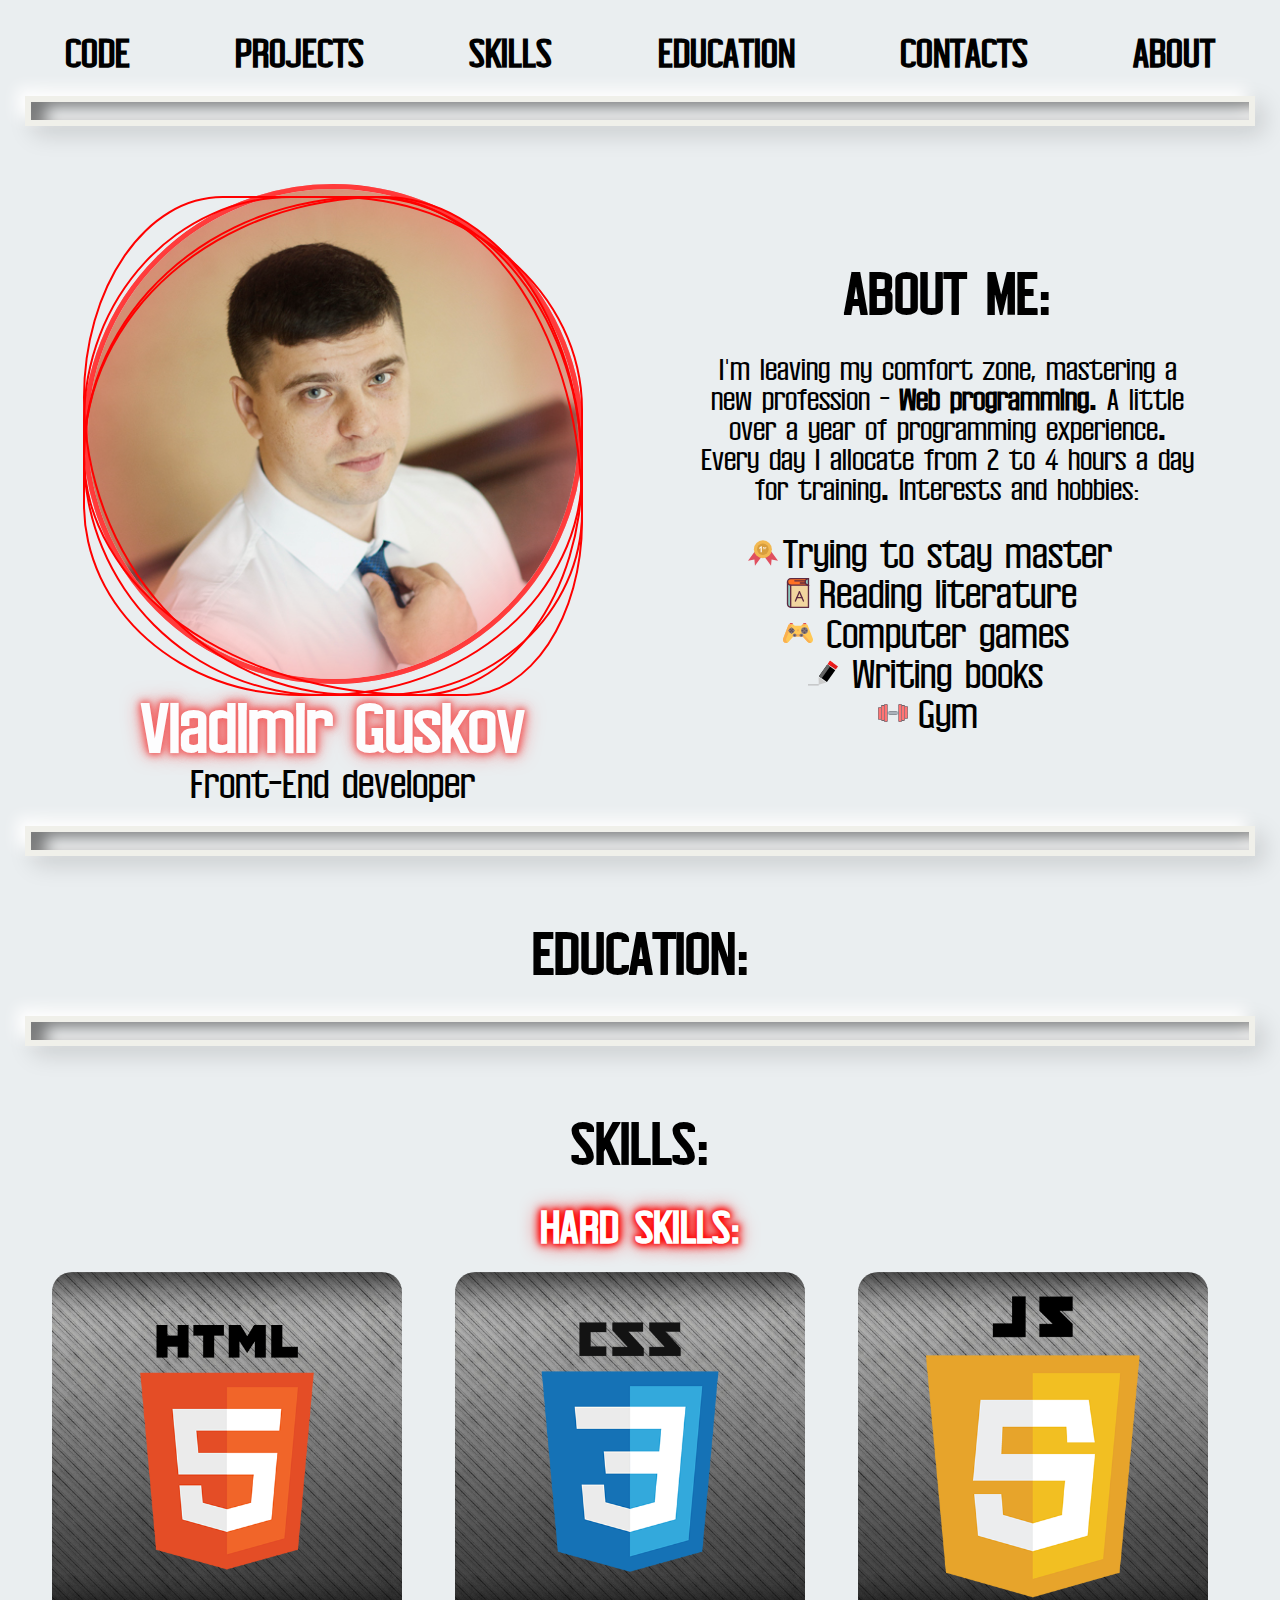
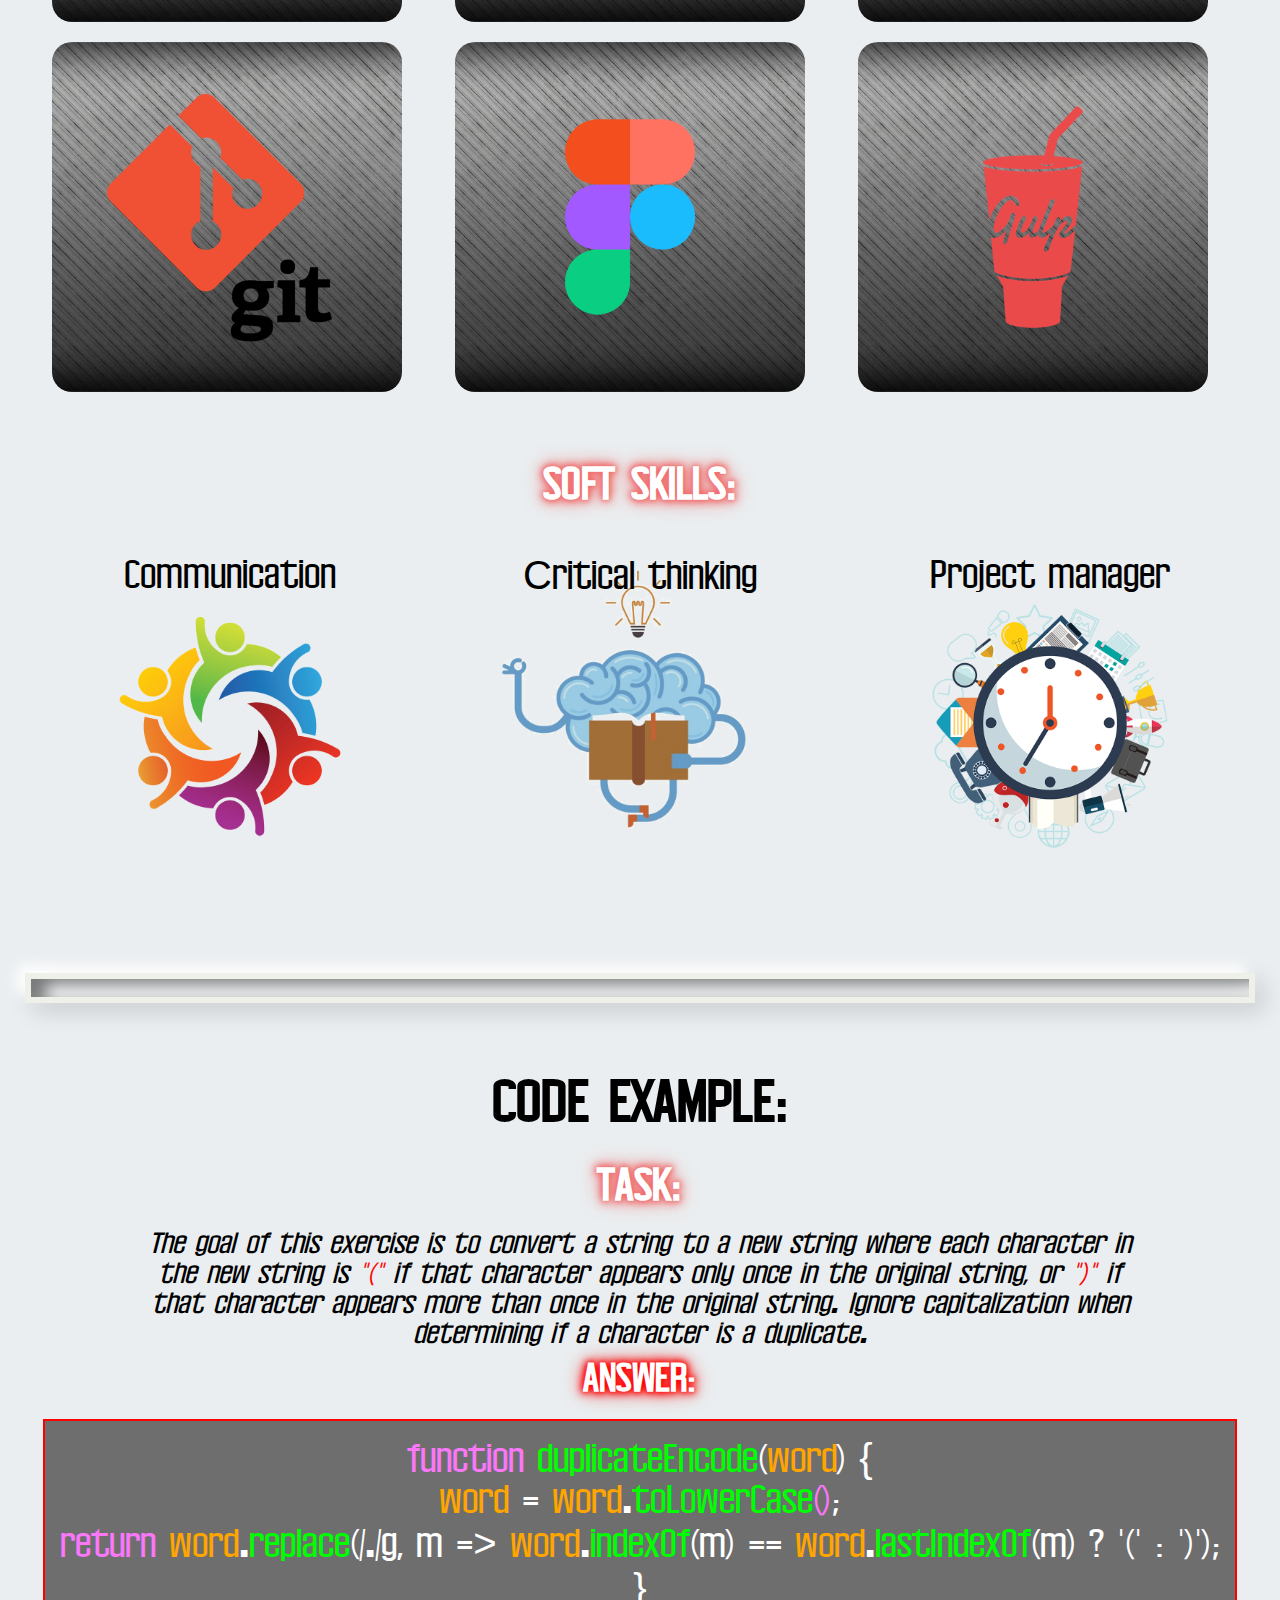
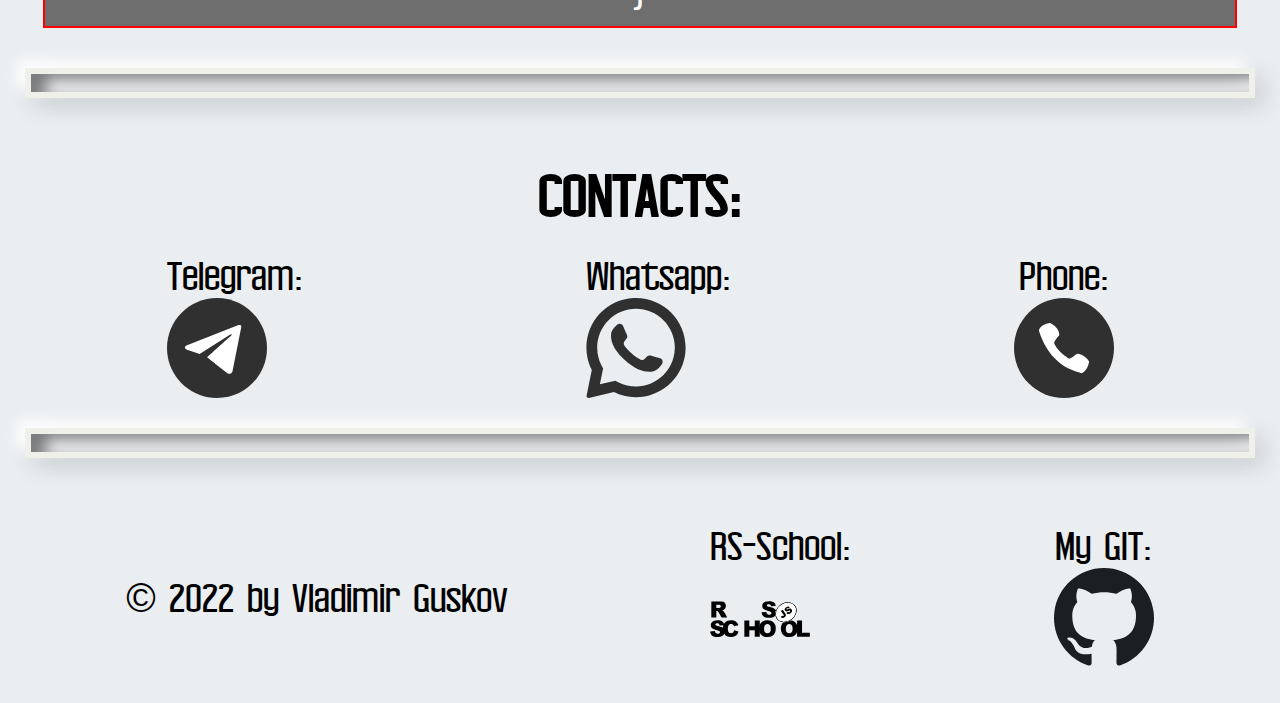
==== index.html @ 1957e03a "feat: added block code example" ====
<!DOCTYPE html>
<html lang="en">
  <head>
    <meta charset="UTF-8" />
    <meta http-equiv="X-UA-Compatible" content="IE=edge" />
    <meta name="viewport" content="width=device-width, initial-scale=1.0" />
    <link rel="stylesheet" href="style/style.css" />
    <link rel="icon" href="assets/img/favicon.ico" />
    <title>CV</title>
  </head>
  <body>
    <header class="header">
      <div class="container header__container">
        <nav class="nav header__nav">
          <ul class="header__nav-list nav-list">
            <li class="nav-list__item">
              <a href="#code" class="nav-link" data-text="Code">Code</a>
            </li>
            <li class="nav-list__item">
              <a href="#projects" class="nav-link" data-text="Projects">Projects</a>
            </li>
            <li class="nav-list__item">
              <a href="#skills" class="nav-link" data-text="Skills">Skills</a>
            </li>
            <li class="nav-list__item">
              <a href="#education" class="nav-link" data-text="Education">Education</a>
            </li>
            <li class="nav-list__item">
              <a href="#contacts" class="nav-link" data-text="Contacts">Contacts</a>
            </li>
            <li class="nav-list__item">
              <a href="#about" class="nav-link" data-text="About">About</a>
            </li>
          </ul>
        </nav>
        <div class="line">
          <span></span>
        </div>
      </div>
    </header>
    <main class="main">
      <section id="about" class="section__main">
        <div class="container">
          <div class="main__container">
            <div class="main__container-left letf-container">
              <div class="loader">
                <span></span>
                <span></span>
                <span></span>
                <span></span>
                <div class="left-container__img">
                  <img
                    class="letf-container__container-logo"
                    src="./assets/img/avatar.jpg"
                    alt="ЛогоАватар"
                  />
                </div>
              </div>
              <h1 class="left-container__title"><strong>Vladimir Guskov</strong></h1>
              <p>Front-End developer</p>
            </div>
            <div class="main__container-right right-contaiter">
              <h2 class="right-contaiter__title">About me:</h2>
              <div id="#about" class="right-contaiter__about">
                I'm leaving my comfort zone, mastering a new profession -
                <strong>Web programming</strong>. A little over a year of programming experience.
                Every day I allocate from 2 to 4 hours a day for training. Interests and hobbies:
              </div>
              <ul class="list-about">
                <li class="list-about__item master">Trying to stay master</li>
                <li class="list-about__item literature">Reading literature</li>
                <li class="list-about__item games">Computer games</li>
                <li class="list-about__item books">Writing books</li>
                <li class="list-about__item gym">Gym</li>
              </ul>
            </div>
          </div>
          <div class="line">
            <span></span>
          </div>
        </div>
      </section>

      <section id="education" class="education">
        <div class="container">
          <div>
            <h2 class="contacts__title">EDUCATION:</h2>
          </div>
          <div class="education__container"></div>
          <div class="line">
            <span></span>
          </div>
        </div>
      </section>

      <section id="skills" class="skills">
        <div class="container skills__container">
          <div class="skills__container-info">
            <h2 class="skills__title">SKILLS:</h2>
            <div class="skills__box">
              <div class="skills__container-left hard-skills">
                <h3 class="hard-skills__title hard">HARD SKILLS:</h3>
                <ul class="hard__list">
                  <li class="hard__list-item html"><div class="card"></div></li>
                  <li class="hard__list-item css"><div class="card"></div></li>
                  <li class="hard__list-item javascript"><div class="card"></div></li>
                  <li class="hard__list-item github"><div class="card"></div></li>
                  <li class="hard__list-item figma"><div class="card"></div></li>
                  <li class="hard__list-item gulp"><div class="card"></div></li>
                </ul>
              </div>
              <div class="skills__container-left soft-skills">
                <h3 class="soft-skills__title soft">SOFT SKILLS:</h3>
                <ul class="hard__list">
                  <li class="soft__list-item communication">
                    Communication
                    <div class="card"></div>
                  </li>
                  <li class="soft__list-item critical">
                    Сritical thinking
                    <div class="card"></div>
                  </li>
                  <li class="soft__list-item manager">
                    Project manager
                    <div class="card"></div>
                  </li>
                </ul>
              </div>
            </div>
          </div>
          <div class="line">
            <span></span>
          </div>
        </div>
      </section>

      <section class="code">
        <div class="container">
          <div class="code__container">
            <div>
              <h2 class="code__title">CODE EXAMPLE:</h2>
            </div>
            <div class="code__examles">
              <div class="code__example-one example-one">
                <h3 class="examles__title">TASK:</h3>
                <p class="example-one__task1">
                  The goal of this exercise is to convert a string to a new string where each
                  character in the new string is <span class="colored">"("</span> if that character
                  appears only once in the original string, or <span class="colored">")"</span> if
                  that character appears more than once in the original string. Ignore
                  capitalization when determining if a character is a duplicate.
                </p>
                <h3 class="examles__answer">ANSWER:</h3>
                <p class="result">
                  <span class="purple">function</span>
                  <span class="green">duplicateEncode</span>(<span class="orange">word</span>) {<br />
                  <span class="orange">word</span> = <span class="orange">word</span>.<span
                    class="green"
                    >toLowerCase</span
                  ><span class="purple">()</span>;<br />
                  <span class="purple">return</span> <span class="orange">word</span>.<span
                    class="green"
                    >replace</span
                  >(/./g, m => <span class="orange">word</span>.<span class="green">indexOf</span
                  >(m) == <span class="orange">word</span>.<span class="green">lastIndexOf</span>(m)
                  ? '(' : ')');<br />
                  }
                </p>
              </div>
            </div>
          </div>

          <div class="line">
            <span></span>
          </div>
        </div>
      </section>

      <section id="contacts" class="contacts">
        <div class="container">
          <div>
            <h2 class="contacts__title">Contacts:</h2>
          </div>
          <div>
            <ul class="contacts__list list-contacts">
              <li class="list-contacts__item">
                Telegram:
                <a href="https://t.me/Raz3r444uk" class="list-contacts__link telegram"></a>
              </li>
              <li class="list-contacts__item">
                Whatsapp:
                <a href="https://wa.me/+79277968618" class="list-contacts__link watsup"></a>
              </li>
              <li class="list-contacts__item">
                Phone:
                <a href="tel:+79277968618" class="list-contacts__link phone"></a>
              </li>
            </ul>
          </div>
          <div class="line">
            <span></span>
          </div>
        </div>
      </section>
    </main>
    <footer class="footer">
      <div class="container">
        <div class="foter__container">
          <ul class="footer__container-list footer__list">
            <li class="footer__list-item">© 2022 by Vladimir Guskov</li>
            <li class="footer__list-item">
              RS-School:
              <a href="https://github.com/rolling-scopes-school/" class="footer__list-link rs"></a>
            </li>
            <li class="footer__list-item">
              My GIT:
              <a href="https://github.com/Raz3r444uk" class="footer__list-link git"></a>
            </li>
          </ul>
        </div>
      </div>
    </footer>
  </body>
</html>
---- style/style.css ----
@charset "UTF-8";

html {
  scroll-behavior: smooth;
}

/* Указываем box sizing */

*,
*::before,
*::after {
  -webkit-box-sizing: border-box;
  box-sizing: border-box;
}

/* Убираем внутренние отступы */

ul[class],
ol[class] {
  padding: 0;
}

/* Убираем внешние отступы */

body,
h1,
h2,
h3,
h4,
p,
ul,
li,
figure,
figcaption,
blockquote,
dl,
dd {
  margin: 0;
}

a {
  color: inherit;
  text-decoration: none;
}

/* Выставляем основные настройки по-умолчанию для body */

body {
  min-height: 100vh;
  scroll-behavior: smooth;
  text-rendering: optimizeSpeed;
  font-family: "carolin", sans-serif;
  font-weight: normal;
  font-size: 40px;
}

/* Удаляем стандартную стилизацию для всех ul и il, у которых есть атрибут class*/

ul[class],
ol[class] {
  list-style: none;
}

/* Элементы a, у которых нет класса, сбрасываем до дефолтных стилей */

a:not([class]) {
  -webkit-text-decoration-skip: ink;
  text-decoration-skip-ink: auto;
}

/* Упрощаем работу с изображениями */

img {
  max-width: 100%;
  display: block;
}

/* Наследуем шрифты для инпутов и кнопок */

input,
button,
textarea,
select {
  font: "inherit";
}

@font-face {
  font-family: "carolin";
  src: url("../assets/fonts/carolin-light-webfont.woff2") format("woff2"),
    url("../assets/fonts/carolin-light-webfont.woff") format("woff");
  font-weight: 300;
  font-style: normal;
}

@font-face {
  font-family: "carolin";
  src: url("../assets/fonts/carolin-regular-webfont.woff2") format("woff2"),
    url("../assets/fonts/carolin-regular-webfont.woff") format("woff");
  font-weight: 400;
  font-style: normal;
}

@font-face {
  font-family: "carolin";
  src: url("../assets/fonts/carolin-thin-webfont.woff2") format("woff2"),
    url("../assets/fonts/carolin-thin-webfont.woff") format("woff");
  font-weight: 100;
  font-style: normal;
}

.container {
  max-width: 1440px;
  margin: 0 auto;
  padding: 0px 25px;
}

body {
  background: #eaeef0;
}

/* ------- HEADER ------- */
.header {
  padding: 35px 0px;
}

.nav-list {
  display: flex;
  justify-content: space-around;
  flex-wrap: wrap;
  align-items: center;
  margin-bottom: 20px;
  position: relative;
}

.nav-list__item {
  border-bottom: 1px solid transparent;
  transition: color 0.5s ease-in-out, border 0.5s ease-in-out;
}

.nav-link {
  position: relative;
  display: block;
  text-transform: uppercase;
  font-weight: 700;
  transition: 0.5s;
  transition-delay: 0.5s;
}

.nav-link:hover {
  color: rgba(68, 68, 68, 0.7);
  transform: translateY(-20px);
}

.nav-link::before {
  content: attr(data-text);
  position: absolute;
  bottom: -10px;
  pointer-events: none;
  z-index: 1;
  font-size: 0.35em;
  color: red;
  font-weight: 500;
  letter-spacing: 100px;
  opacity: 0;
  transition: 0.5s;
  text-shadow: 0 0 10px red, 0 0 30px red, 0 0 80px red;
}

.nav-link:hover::before {
  letter-spacing: 6px;
  opacity: 1;
  transition-delay: 0.25s;
}

.nav-list__item:not(:last-child) {
  margin-right: 25px;
}

.line {
  position: relative;
  width: 100%;
  height: 30px;
  background: #eaeef0;
  border: 6px solid #f0f0ea;
  box-shadow: -8px -8px 15px rgba(255, 255, 255, 1), 8px 8px 25px rgba(0, 0, 0, 0.15);
}

.line span::before {
  content: "";
  inset: 0;
  position: absolute;
  box-shadow: inset 15px 5px 15px rgb(0 0 0 / 50%), inset -5px -5px 15px rgb(255, 255, 255, 1);
}

.loader {
  position: relative;
  width: 500px;
  height: 500px;
  display: flex;
  align-items: center;
  justify-content: center;
}

.loader span {
  position: absolute;
  top: 0;
  left: 0;
  width: 100%;
  height: 100%;
  border: 2px solid red;
  pointer-events: none;
  animation: animate 5s linear infinite;
}

.loader span:nth-child(1) {
  border-radius: 50% 50% 48% 52% / 54% 76% 44% 46%;
}

.loader span:nth-child(2) {
  border-radius: 36% 64% 30% 70% / 52% 55% 45% 77%;
  animation-direction: reverse;
}

.loader span:nth-child(4) {
  border-radius: 60% 40% 52% 48% / 52% 55% 45% 48%;
  animation-direction: reverse;
}

.loader span:nth-child(3) {
  border-radius: 57% 43% 33% 67% / 52% 55% 45% 48%;
  animation-direction: 5s;
}

@keyframes animate {
  0% {
    transform: rotate(0deg);
  }
  100% {
    transform: rotate(360deg);
  }
}

/* ------- Main ------- */
.section__main {
  padding: 35px 0px;
}

.main__container {
  display: flex;
  align-items: center;
  margin-bottom: 20px;
  justify-content: space-around;
}

.letf-container {
  align-items: center;
  text-align: center;
}

.left-container__img {
  height: 500px;
  width: 500px;
  border-radius: 50%;
  box-shadow: inset 0px 0px 100px rgba(255, 127, 127, 0.9);
  margin-bottom: 25px;
}

.letf-container__container-logo {
  background-repeat: no-repeat;
  border-radius: 50%;
  border: 5px solid red;
  height: 500px;
  width: 500px;
  transition: border 0.5s ease-in-outs;
  position: relative;
  z-index: -2;
}

.left-container__title {
  font-size: 70px;
  font-weight: 600;
  color: #fdfdfe;
  text-shadow: 0px 0px 5px #f16a6a, 0px 0px 10px #f16a6a, 0px 0px 10px #f16a6a, 0px 0px 20px #f16a6a;
}

.right-contaiter__title {
  text-transform: uppercase;
  text-align: center;
  margin-bottom: 30px;
}

.right-contaiter {
  display: flex;
  flex-direction: column;
  justify-content: space-between;
  width: 500px;
}

.list-about {
  display: flex;
  flex-direction: column;
  justify-content: center;
  align-items: center;
  position: relative;
}
.list-about__item {
  font-size: 40px;
}

.list-about__item::before {
  content: "";
  position: absolute;
  background-size: cover;
}

.literature::before {
  content: url(../assets/img/Book.svg);
  width: 30px;
  height: 30px;
  left: 17%;
}

.gym::before {
  content: url(../assets/img/gym.svg);
  width: 30px;
  height: 30px;
  left: 36%;
}

.master::before {
  content: url(../assets/img/first.svg);
  width: 30px;
  height: 30px;
  left: 10%;
}

.games::before {
  content: url(../assets/img/game.svg);
  width: 30px;
  height: 30px;
  left: 17%;
}

.books::before {
  content: url(../assets/img/write.svg);
  width: 30px;
  height: 30px;
  left: 22%;
}

.right-contaiter__about {
  margin-bottom: 30px;
  font-size: 30px;
  text-align: center;
}

/* ------- Contacts ------- */
.contacts {
  padding: 35px 0px;
}

.contacts__title {
  align-items: center;
  text-align: center;
  margin-bottom: 30px;
  text-transform: uppercase;
}

.list-contacts {
  display: flex;
  justify-content: space-around;
  align-items: center;
  text-align: center;
  margin-bottom: 30px;
}

.list-contacts__link {
  display: block;
  position: relative;
  background-size: contain;
  width: 100px;
  height: 100px;
  background-position: center;
  transition: background-image 0.5s ease-in-out;
}

.telegram {
  background-image: url(../assets/img/telegram2.svg);
}

.watsup {
  background-image: url(../assets/img/whatsapp2.svg);
}

.phone {
  background-image: url(../assets/img/phone2.svg);
}

.telegram:hover {
  content: "";
  background-image: url(../assets/img/telegram.svg);
}

.watsup:hover {
  content: "";
  background-image: url(../assets/img/whatsapp.svg);
}

.phone:hover {
  content: "";
  background-image: url(../assets/img/phone.svg);
}

/* ------- Education ------- */

.education {
  padding: 35px 0px;
}

.education__сontainer {
  display: flex;
  align-items: center;
  margin-bottom: 20px;
  justify-content: space-around;
}

/* ------- Skills ------- */

.skills {
  padding: 35px 0px;
}

.skills__title {
  margin-bottom: 30px;
}

.skills__box {
  margin-bottom: 30px;
}

.skills__container {
  display: flex;
  flex-direction: column;
}

.skills__container-info {
  align-items: center;
  text-align: center;
}

.hard__list,
.soft__list {
  display: flex;
  align-items: center;
  text-align: center;
  justify-content: space-around;
  flex-wrap: wrap;
}

.hard-skills {
  margin-bottom: 50px;
}

.hard__list-item,
.soft__list-item {
  align-items: center;
  text-align: center;
  padding: 25px;
  background-size: cover;
  background-position: center;
  border-radius: 20px;
  margin-bottom: 20px;
}

.hard__list-item:nth-child(3n) {
  margin-right: 20px;
}

.card {
  width: 300px;
  height: 300px;
}

.html {
  background-image: url(../assets/img/htmllogo.png);
}

.css {
  background-image: url(../assets/img/cssLogo.png);
}

.javascript {
  background-image: url(../assets/img/JsLogo.png);
}

.github {
  background-image: url(../assets/img/gitLogo.png);
}

.figma {
  background-image: url(../assets/img/figmaLogo.png);
}

.gulp {
  background-image: url(../assets/img/gulpLogo.png);
}

.hard {
  margin-bottom: 20px;
  color: white;
  text-shadow: 0px 0px 5px #ff0000, 0px 0px 10px #ff0000, 0px 0px 10px #ff0000, 0px 0px 20px #ff0000;
}

.soft {
  margin-bottom: 20px;
  color: white;
  text-shadow: 0px 0px 5px #f16a6a, 0px 0px 10px #f16a6a, 0px 0px 10px #f16a6a, 0px 0px 20px #f16a6a;
}

.communication {
  background-image: url(../assets/img/commun.png);
}

.critical {
  background-image: url(../assets/img/criticalth.png);
}

.manager {
  background-image: url(../assets/img/manage.png);
}

/* ------- Code ------- */

.code {
  padding: 35px 0px;
}

.code__container {
  display: flex;
  flex-direction: column;
  align-items: center;
  text-align: center;
}

.code__examles {
  margin-bottom: 30px;
}

.examles__title {
  margin-bottom: 20px;
  color: white;
  text-shadow: 0px 0px 5px #f16a6a, 0px 0px 10px #f16a6a, 0px 0px 10px #f16a6a, 0px 0px 20px #f16a6a;
}

.examles__answer {
  font-size: 40px;
  margin-bottom: 20px;
  color: white;
  text-shadow: 0px 0px 5px #ff0000, 0px 0px 10px #ff0000, 0px 0px 10px #ff0000, 0px 0px 20px #ff0000;
}

.result {
  padding: 15px;
  background: #6e6e6e;
  border: 2px solid red;
  margin-bottom: 10px;
  color: white;
}

.code__title {
  margin-bottom: 30px;
}

.colored {
  color: red;
}

.purple {
  color: #fa77fa;
}
.green {
  color: rgb(0, 255, 0);
}
.orange {
  color: orange;
}

.example-one__task1 {
  font-style: italic;
  font-size: 30px;
  width: 1000px;
  margin-bottom: 10px;
}

.example-one {
  display: flex;
  flex-direction: column;
  align-items: center;
  text-align: center;
}

/* ------- Footer ------- */
.footer {
  padding: 35px 0px;
}

.footer__list {
  display: flex;
  align-items: center;
  text-align: center;
  flex-direction: row;
  flex-wrap: wrap;
  justify-content: space-around;
}

.footer__list-link {
  display: block;
  width: 100px;
  height: 100px;
  background-position: center;
  background-repeat: no-repeat;
  background-size: contain;
  transition: background-image 0.5s ease-in-out;
}

.rs {
  background-image: url(../assets/img/rs_school.svg);
}

.git {
  background-image: url(../assets/img/git.svg);
}
.rs:hover {
  background-image: url(../assets/img/rs_school2.svg);
}
.git:hover {
  background-image: url(../assets/img/git2.svg);
}
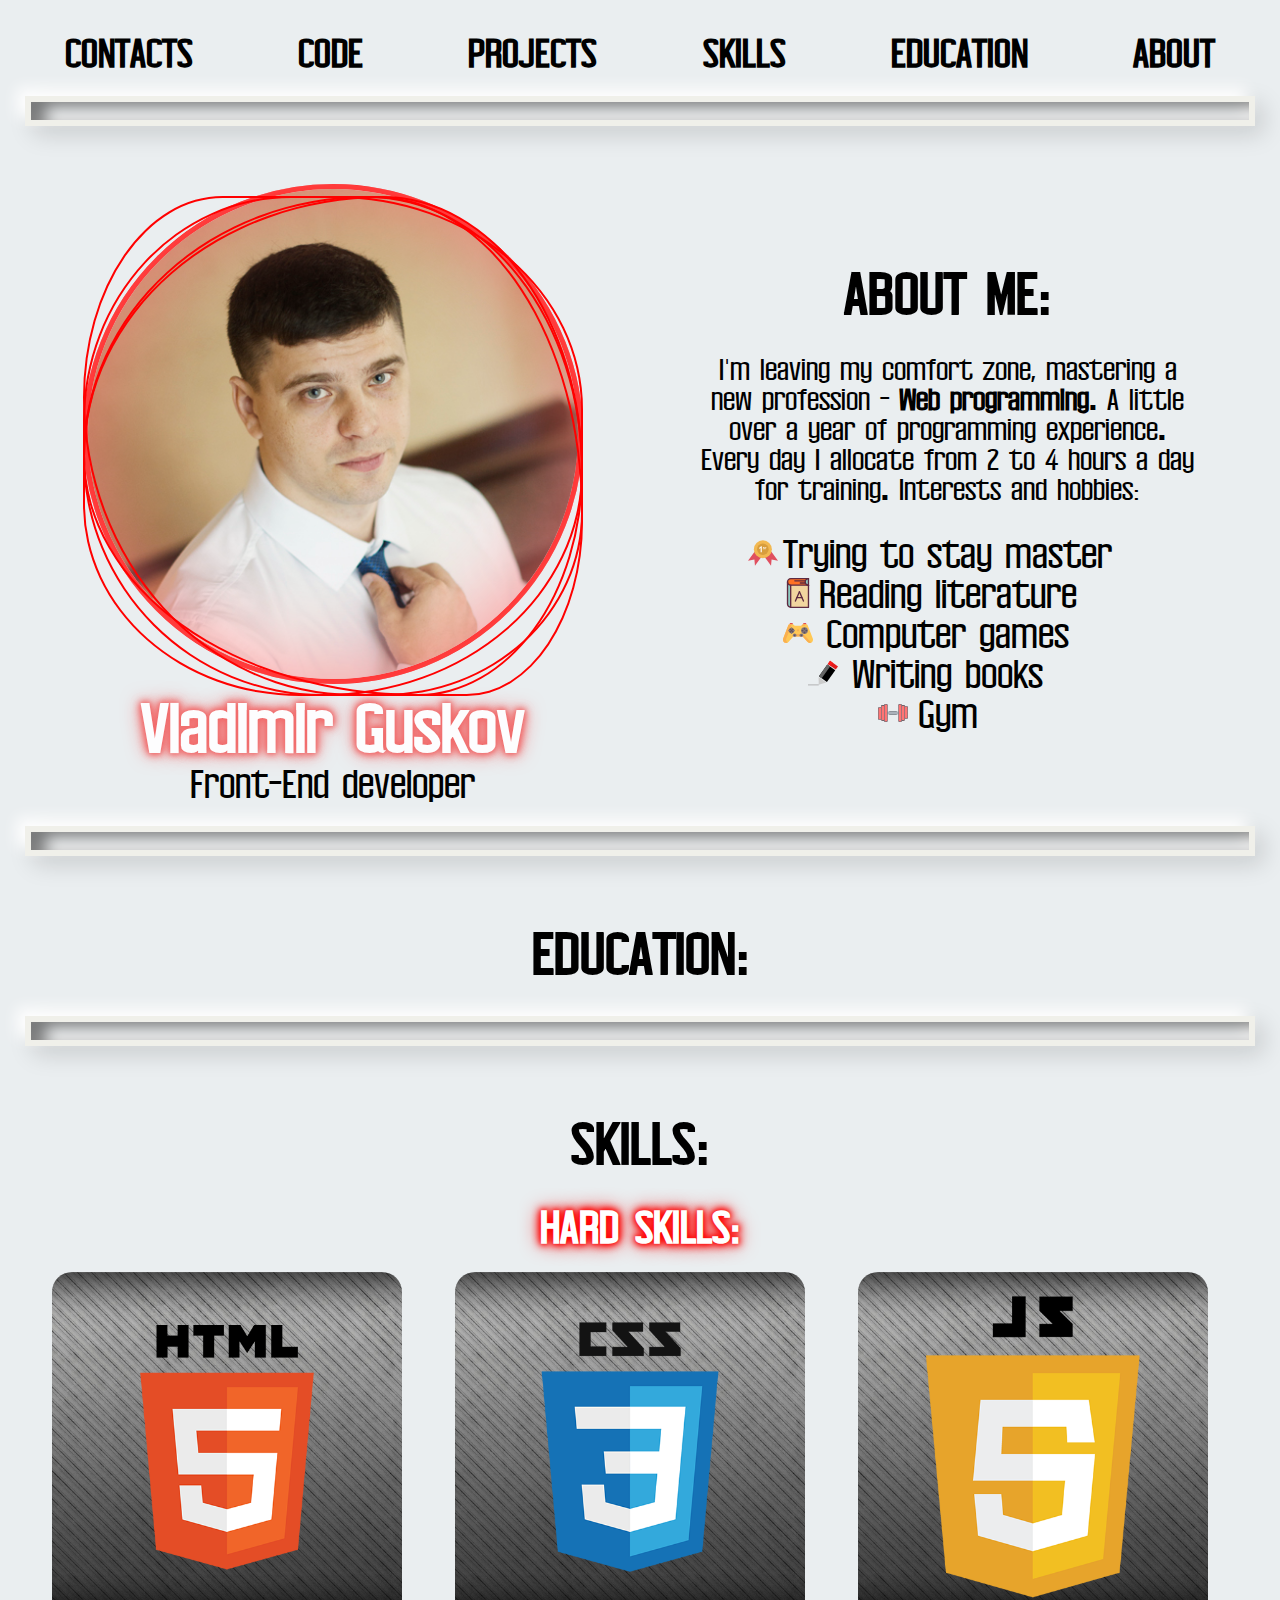
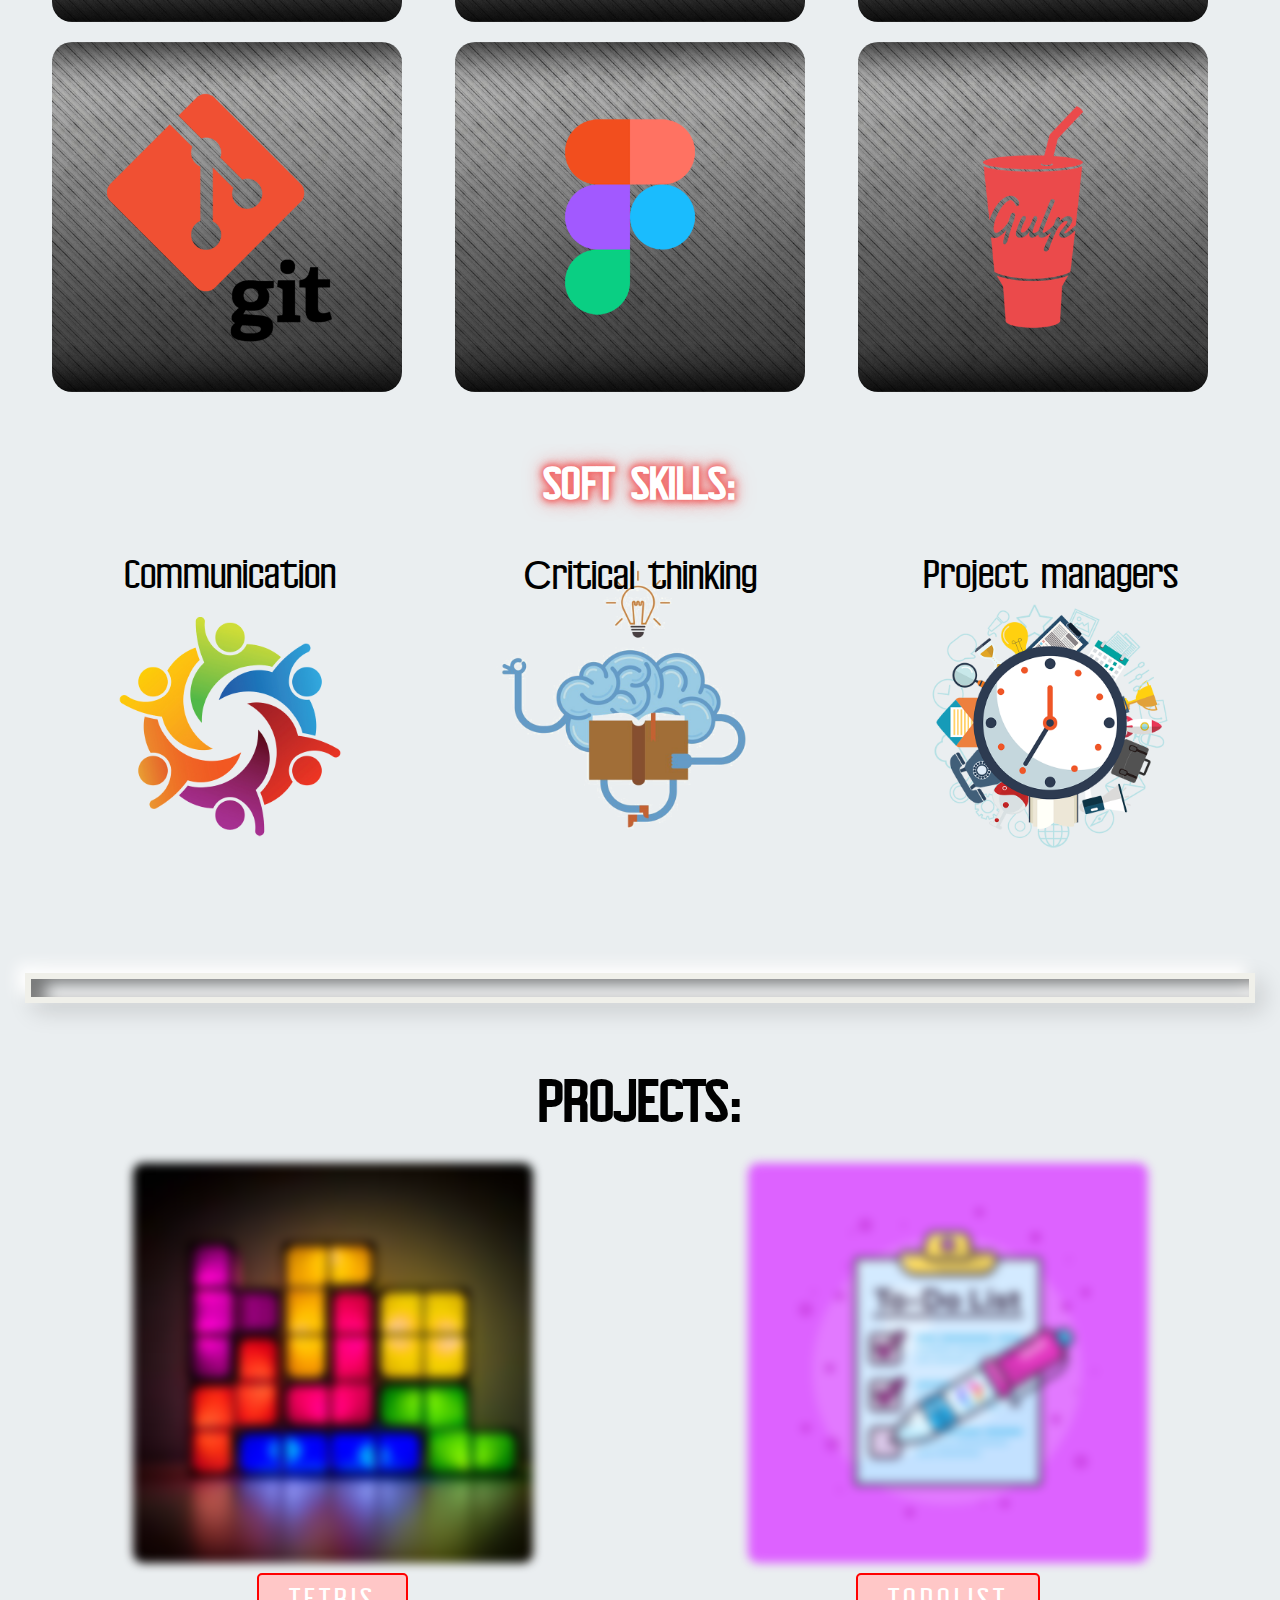
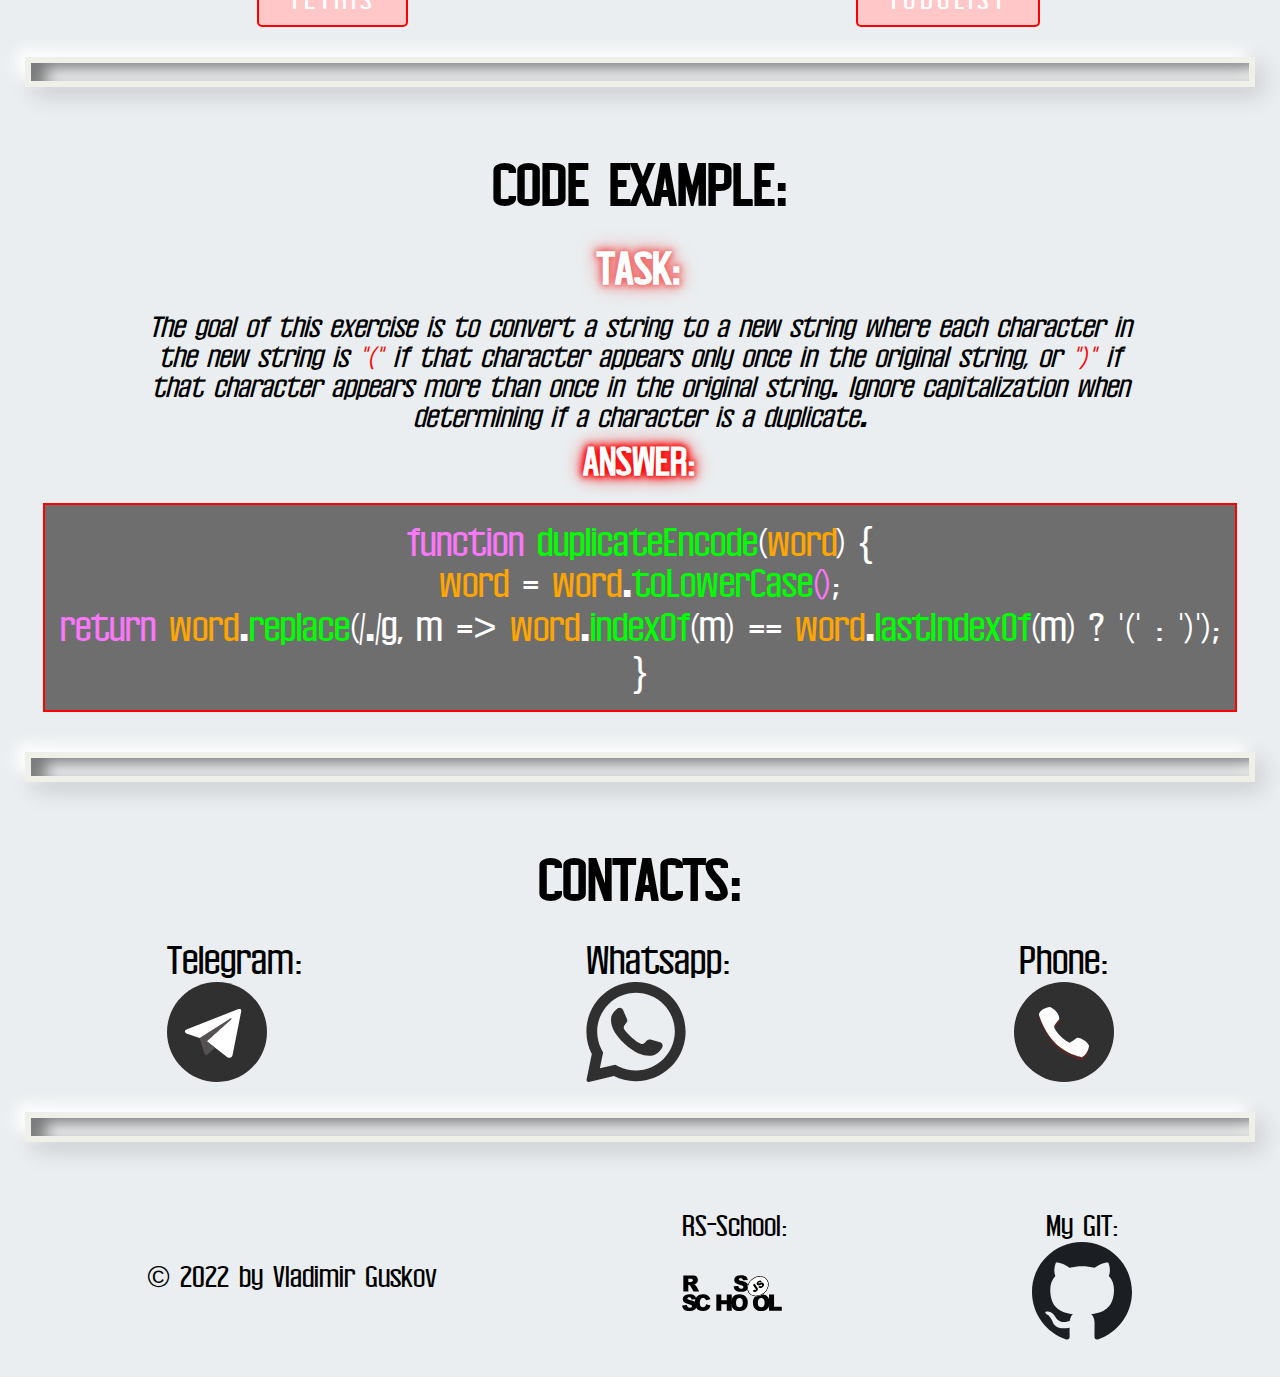
==== commit 55fc99e3: "feat: added new block: projects" ====
--- a/index.html
+++ b/index.html
@@ -6,6 +6,7 @@
     <meta name="viewport" content="width=device-width, initial-scale=1.0" />
     <link rel="stylesheet" href="style/style.css" />
     <link rel="icon" href="assets/img/favicon.ico" />
+    <script src="index.js" defer></script>
     <title>CV</title>
   </head>
   <body>
@@ -14,6 +15,9 @@
         <nav class="nav header__nav">
           <ul class="header__nav-list nav-list">
             <li class="nav-list__item">
+              <a href="#contacts" class="nav-link" data-text="Contacts">Contacts</a>
+            </li>
+            <li class="nav-list__item">
               <a href="#code" class="nav-link" data-text="Code">Code</a>
             </li>
             <li class="nav-list__item">
@@ -24,9 +28,6 @@
             </li>
             <li class="nav-list__item">
               <a href="#education" class="nav-link" data-text="Education">Education</a>
-            </li>
-            <li class="nav-list__item">
-              <a href="#contacts" class="nav-link" data-text="Contacts">Contacts</a>
             </li>
             <li class="nav-list__item">
               <a href="#about" class="nav-link" data-text="About">About</a>
@@ -121,7 +122,7 @@
                     <div class="card"></div>
                   </li>
                   <li class="soft__list-item manager">
-                    Project manager
+                    Project managers
                     <div class="card"></div>
                   </li>
                 </ul>
@@ -134,7 +135,36 @@
         </div>
       </section>
 
-      <section class="code">
+      <section id="projects" class="projects">
+        <div class="container">
+          <div>
+            <h2 class="contacts__title">PROJECTS:</h2>
+          </div>
+          <div class="projects__container">
+            <div class="projects-items">
+              <div class="project-one"></div>
+              <a
+                target="_blank"
+                class="project__link1"
+                href="https://raz3r444uk.github.io/ToDoList/"
+              >
+                <span>TETRIS</span>
+              </a>
+            </div>
+            <div class="projects-items">
+              <div class="project-two"></div>
+              <a target="_blank" class="project__link2" href="https://raz3r444uk.github.io/Tetris/">
+                <span>TODOLIST</span>
+              </a>
+            </div>
+          </div>
+          <div class="line">
+            <span></span>
+          </div>
+        </div>
+      </section>
+
+      <section id="code" class="code">
         <div class="container">
           <div class="code__container">
             <div>
@@ -203,6 +233,7 @@
         </div>
       </section>
     </main>
+
     <footer class="footer">
       <div class="container">
         <div class="foter__container">
--- a/style/style.css
+++ b/style/style.css
@@ -402,6 +402,7 @@
 }
 
 .watsup:hover {
+  color: #575252;
   content: "";
   background-image: url(../assets/img/whatsapp.svg);
 }
@@ -470,6 +471,12 @@
   background-position: center;
   border-radius: 20px;
   margin-bottom: 20px;
+  transition: border 0.5s ease-in-out, box-shadow 0.5s ease-in-out;
+}
+
+.hard__list-item:hover,
+.soft__list-item:hover {
+  box-shadow: 0px 0px 5px #ff0000, 0px 0px 10px #ff0000, 0px 0px 10px #ff0000, 0px 0px 20px #ff0000;
 }
 
 .hard__list-item:nth-child(3n) {
@@ -527,6 +534,93 @@
 
 .manager {
   background-image: url(../assets/img/manage.png);
+}
+
+/* ------- Projects ------- */
+
+.projects {
+  padding: 35px 0px;
+}
+
+.projects__container {
+  display: flex;
+  justify-content: space-around;
+  margin-bottom: 30px;
+  align-items: center;
+  text-align: center;
+}
+
+.project-one {
+  width: 400px;
+  height: 400px;
+  background: url(../assets/img/tetris.webp);
+  background-size: cover;
+  background-position: center;
+  background-repeat: no-repeat;
+  border-radius: 10px;
+  filter: blur(5px);
+  margin-bottom: 10px;
+  transition: filter 0.5s ease-in-out;
+}
+
+.project-two {
+  width: 400px;
+  height: 400px;
+  background: url(../assets/img/todo.png);
+  background-size: cover;
+  background-position: center;
+  background-repeat: no-repeat;
+  filter: blur(5px);
+  border-radius: 10px;
+  margin-bottom: 10px;
+  transition: filter 0.5s ease-in-out;
+}
+
+.project-one:hover,
+.project-two:hover {
+  filter: blur(0px);
+}
+
+.project__link1,
+.project__link2 {
+  position: relative;
+  display: inline-flex;
+  align-items: center;
+  text-align: center;
+  padding: 10px 30px;
+  background: #ffc7c7;
+  border-radius: 5px;
+  color: white;
+  font-size: 30px;
+  letter-spacing: 4px;
+  overflow: hidden;
+  border: 2px solid red;
+}
+
+.project__link1 span,
+.project__link2 span {
+  position: relative;
+  z-index: 1;
+}
+
+.project__link1::before,
+.project__link2::before {
+  content: "";
+  position: absolute;
+  top: var(--y);
+  left: var(--x);
+  width: 0;
+  height: 0;
+  background: red;
+  border-radius: 50%;
+  transition: width 0.5s, height 0.5s;
+  transform: translate(-50%, -50%);
+}
+
+.project__link1:hover::before,
+.project__link2:hover::before {
+  width: 100px;
+  height: 100px;
 }
 
 /* ------- Code ------- */
@@ -600,6 +694,7 @@
 }
 
 /* ------- Footer ------- */
+
 .footer {
   padding: 35px 0px;
 }
@@ -611,6 +706,10 @@
   flex-direction: row;
   flex-wrap: wrap;
   justify-content: space-around;
+}
+
+.footer__list-item {
+  font-size: 30px;
 }
 
 .footer__list-link {
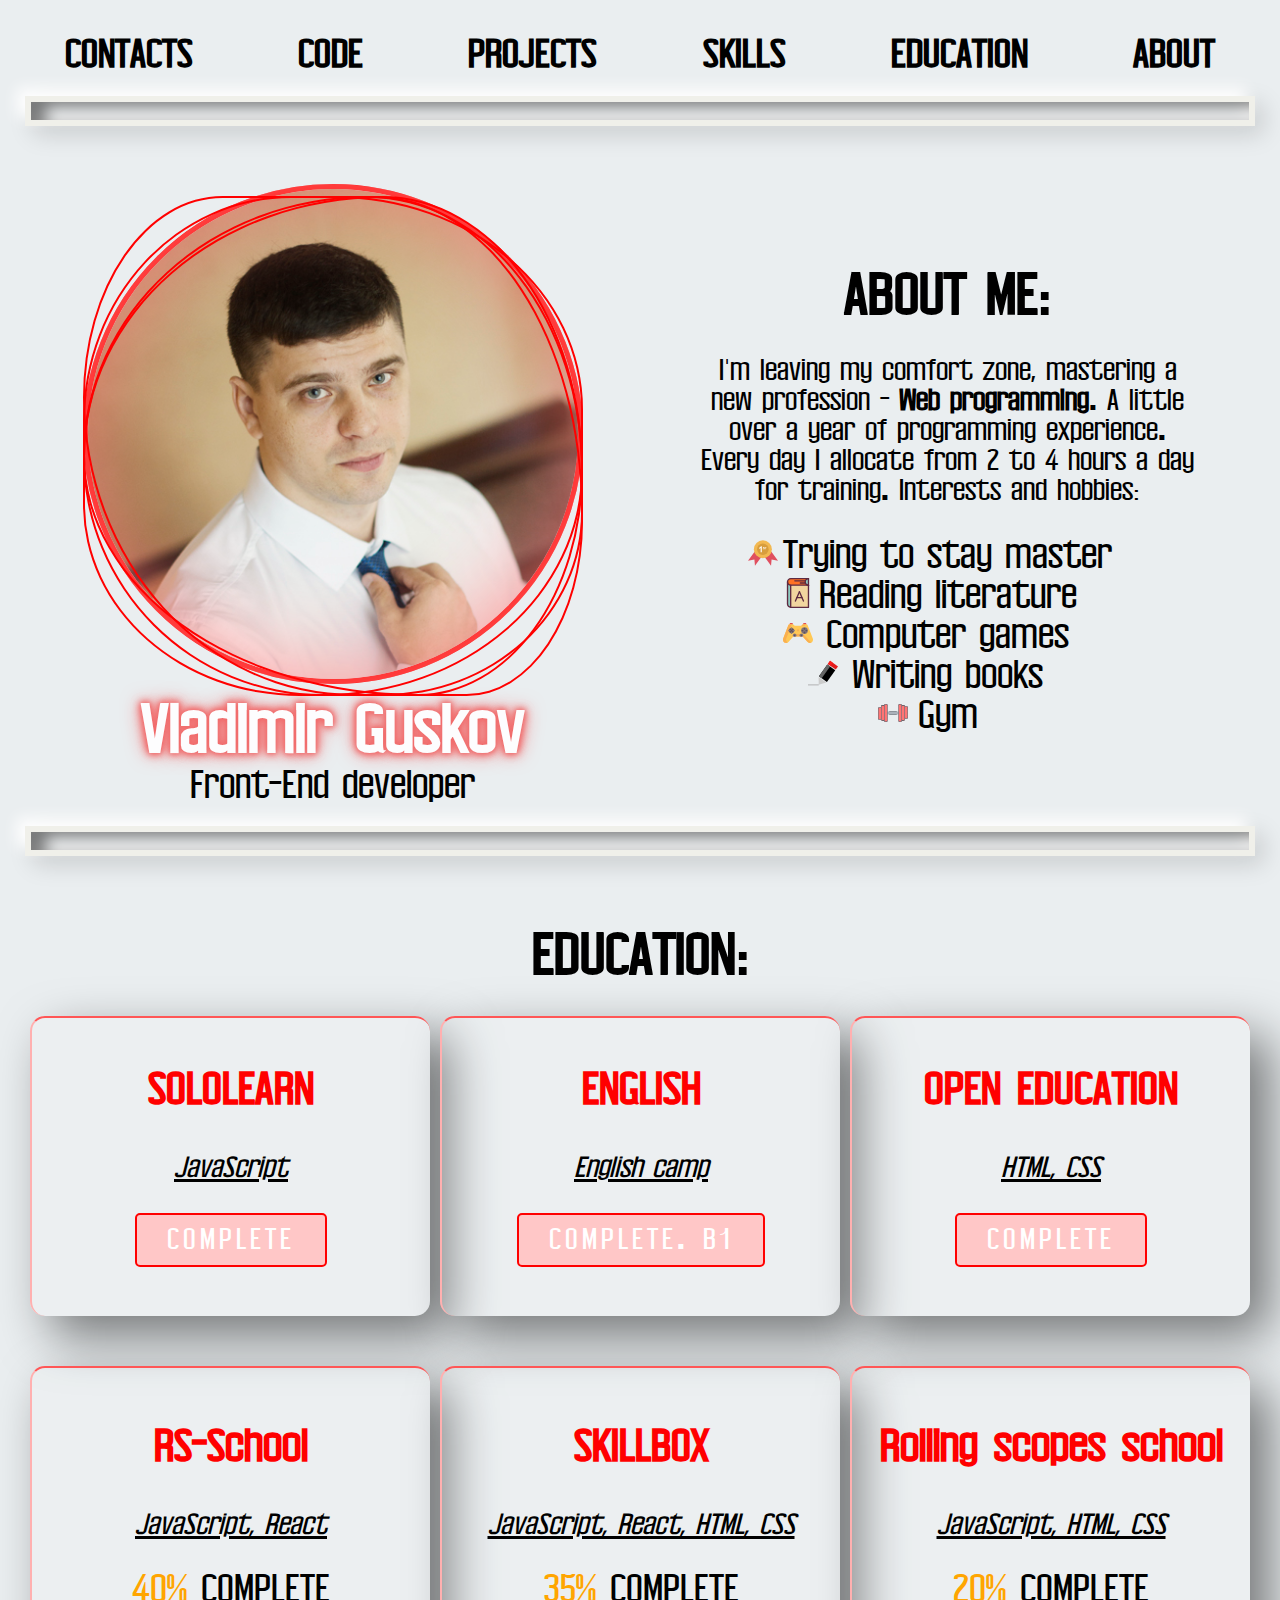
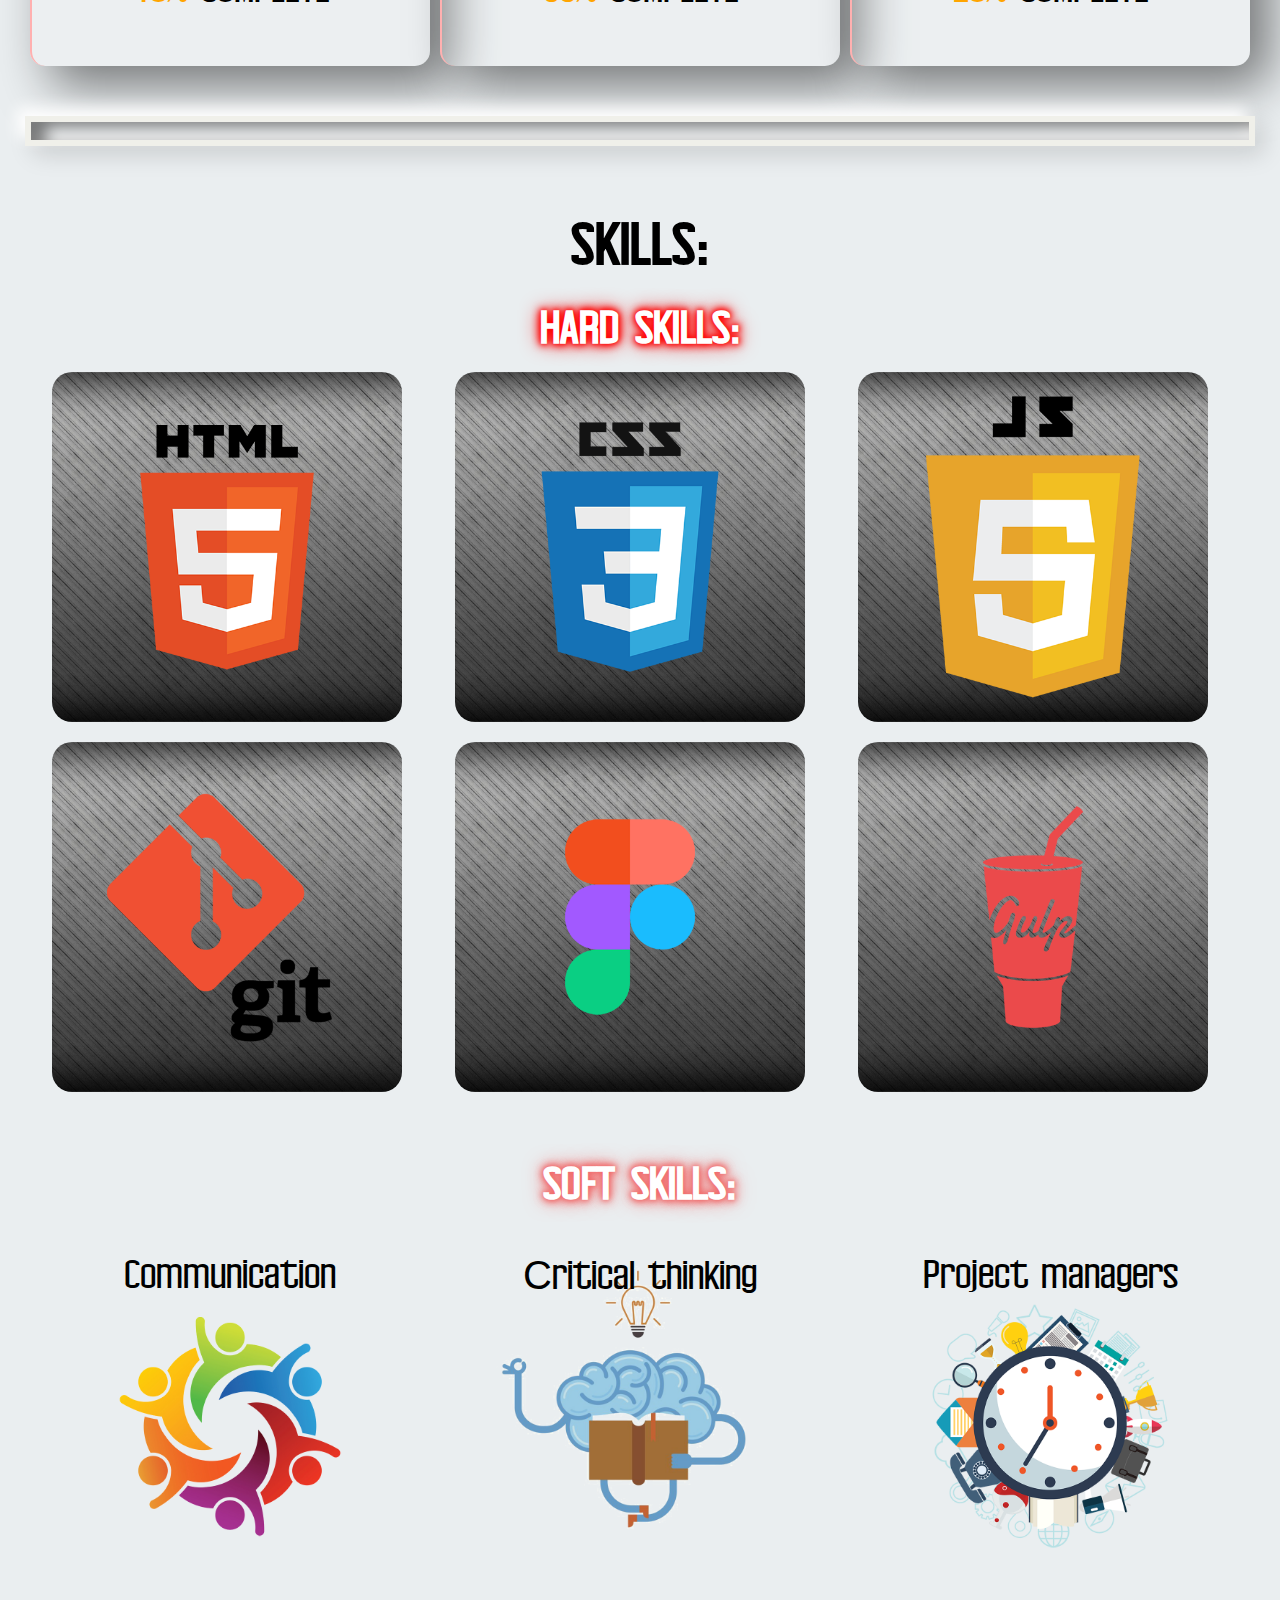
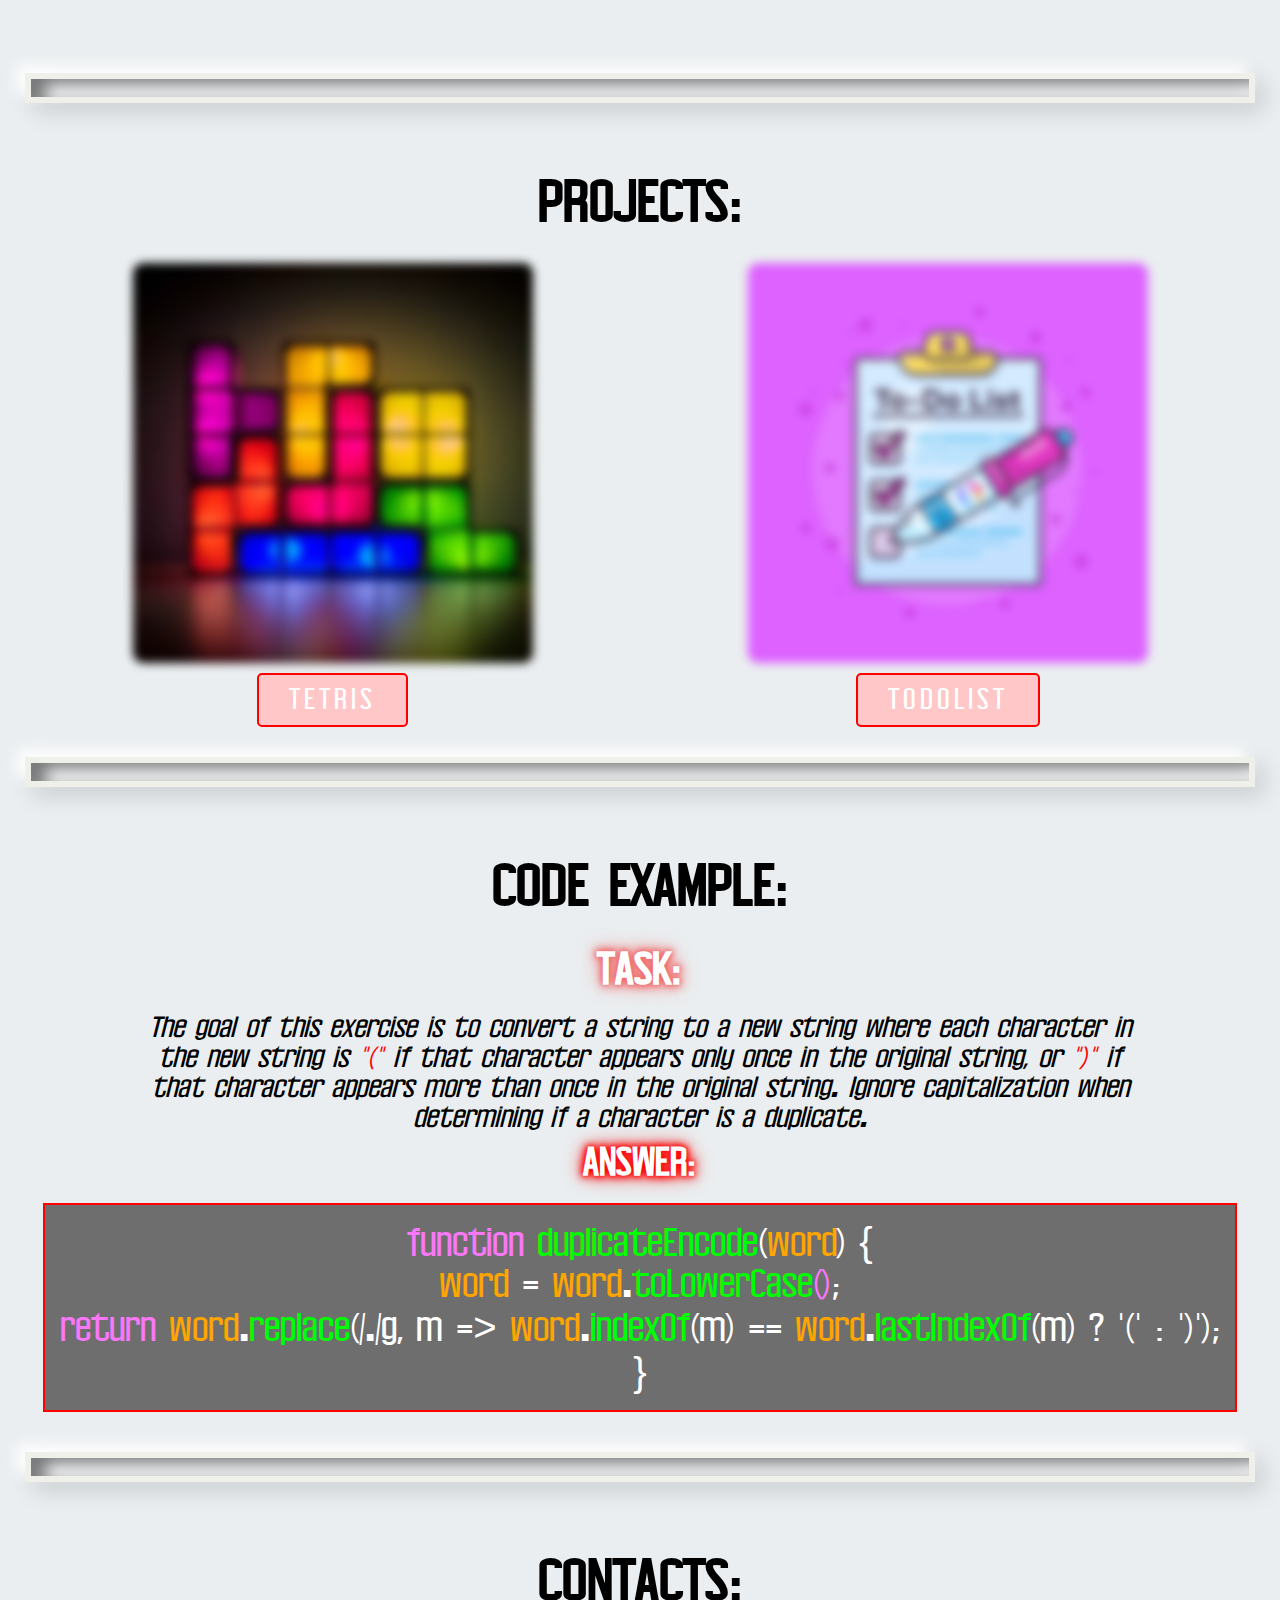
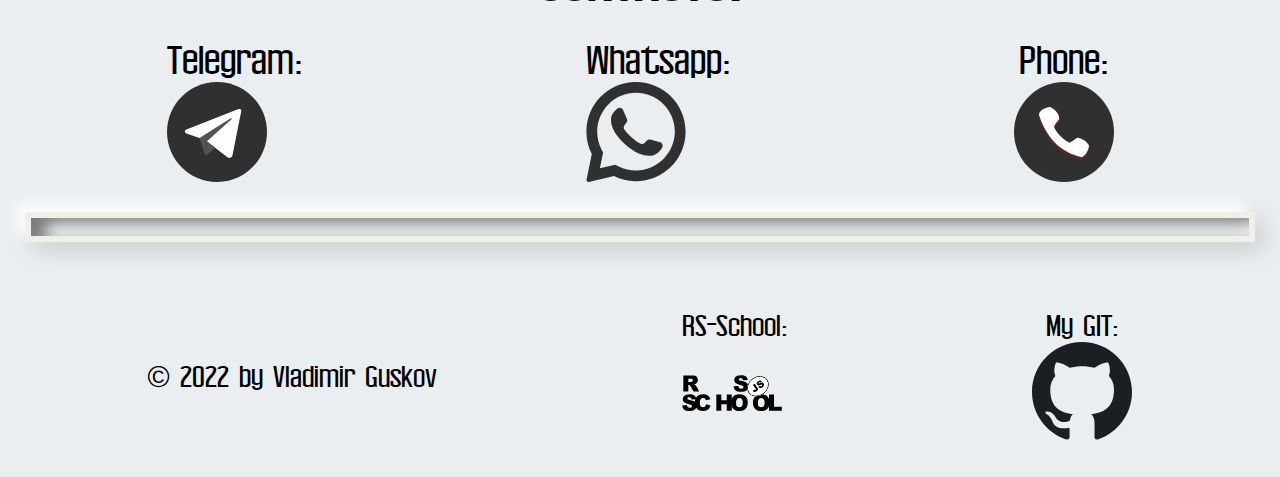
==== commit d43d0b38: "feat: ended work" ====
--- a/index.html
+++ b/index.html
@@ -84,10 +84,67 @@
 
       <section id="education" class="education">
         <div class="container">
-          <div>
-            <h2 class="contacts__title">EDUCATION:</h2>
-          </div>
-          <div class="education__container"></div>
+          <div class="education__container">
+            <div>
+              <h2 class="contacts__title">EDUCATION:</h2>
+              <div class="education__item">
+                <ul class="education__item-list education-list">
+                  <li class="education-list__item sololearn">
+                    <div data-tilt>
+                      <h3 class="content__title">SOLOLEARN</h3>
+                      <p class="content__description">JavaScript</p>
+                      <a
+                        target="_blank"
+                        class="edu__link1"
+                        href="https://www.sololearn.com/certificates/course/en/23030982/1024/landscape/png"
+                      >
+                        <span>COMPLETE</span>
+                      </a>
+                    </div>
+                  </li>
+
+                  <li class="education-list__item hilton">
+                    <h3 class="content__title">ENGLISH</h3>
+                    <p class="content__description">English camp</p>
+                    <a
+                      target="_blank"
+                      class="edu__link3"
+                      href="https://drive.google.com/file/d/1B4vozcFyBDLrWN_dzKqiXX9cDspZGRyK/view?usp=sharing"
+                    >
+                      <span>COMPLETE. B1</span>
+                    </a>
+                  </li>
+
+                  <li class="education-list__item openeducation">
+                    <h3 class="content__title">OPEN EDUCATION</h3>
+                    <p class="content__description">HTML, CSS</p>
+                    <a
+                      target="_blank"
+                      class="edu__link2"
+                      href="https://de.ifmo.ru/certificates/be9dce42a4d1430a.pdf"
+                    >
+                      <span>COMPLETE</span>
+                    </a>
+                  </li>
+                  <li class="education-list__item rschool">
+                    <h3 class="content__title">RS-School</h3>
+                    <p class="content__description">JavaScript, React</p>
+                    <p class="complete"><span class="orange">40%</span> COMPLETE</p>
+                  </li>
+                  <li class="education-list__item skillbox">
+                    <h3 class="content__title">SKILLBOX</h3>
+                    <p class="content__description">JavaScript, React, HTML, CSS</p>
+                    <p class="complete"><span class="orange">35%</span> COMPLETE</p>
+                  </li>
+                  <li class="education-list__item rollingscope">
+                    <h3 class="content__title">Rolling scopes school</h3>
+                    <p class="content__description">JavaScript, HTML, CSS</p>
+                    <p class="complete"><span class="orange">20%</span> COMPLETE</p>
+                  </li>
+                </ul>
+              </div>
+            </div>
+          </div>
           <div class="line">
             <span></span>
           </div>
--- a/style/style.css
+++ b/style/style.css
@@ -2,6 +2,7 @@
 
 html {
   scroll-behavior: smooth;
+  cursor: url(../assets/img/curs.png), pointer;
 }
 
 /* Указываем box sizing */
@@ -419,10 +420,93 @@
 }
 
 .education__сontainer {
-  display: flex;
-  align-items: center;
   margin-bottom: 20px;
+}
+
+.education-list {
+  display: flex;
+  align-items: center;
   justify-content: space-around;
+  text-align: center;
+  flex-wrap: wrap;
+  z-index: 1;
+}
+
+.education-list__item {
+  display: flex;
+  align-items: center;
+  flex-direction: column;
+  justify-content: center;
+  text-align: center;
+  padding: 20px;
+  width: 400px;
+  height: 300px;
+  margin-bottom: 50px;
+  box-shadow: 20px 20px 50px rgb(0 0 0 / 50%);
+  border-radius: 15px;
+  border-top: 2px solid rgb(255, 86, 86);
+  border-left: 2px solid rgb(255, 176, 176);
+  background: rgba(255, 255, 255, 0.1);
+  overflow: hidden;
+}
+
+.content__title {
+  margin-bottom: 30px;
+  color: red;
+}
+
+.edu__link1,
+.edu__link2,
+.edu__link3 {
+  position: relative;
+  display: inline-flex;
+  align-items: center;
+  text-align: center;
+  padding: 10px 30px;
+  background: #ffc7c7;
+  border-radius: 5px;
+  color: white;
+  font-size: 30px;
+  letter-spacing: 4px;
+  overflow: hidden;
+  border: 2px solid red;
+}
+
+.edu__link1 span,
+.edu__link2 span,
+.edu__link3 span {
+  position: relative;
+  z-index: 1;
+}
+
+.edu__link1::before,
+.edu__link2::before,
+.edu__link3::before {
+  content: "";
+  position: absolute;
+  top: var(--y);
+  left: var(--x);
+  width: 0;
+  height: 0;
+  background: red;
+  border-radius: 50%;
+  transition: width 0.5s, height 0.5s;
+  transform: translate(-50%, -50%);
+}
+
+.edu__link1:hover::before,
+.edu__link2:hover::before,
+.edu__link3:hover::before {
+  width: 100px;
+  height: 100px;
+}
+
+.content__description {
+  padding: 10px;
+  font-size: 30px;
+  margin-bottom: 20px;
+  font-style: italic;
+  text-decoration: underline;
 }
 
 /* ------- Skills ------- */
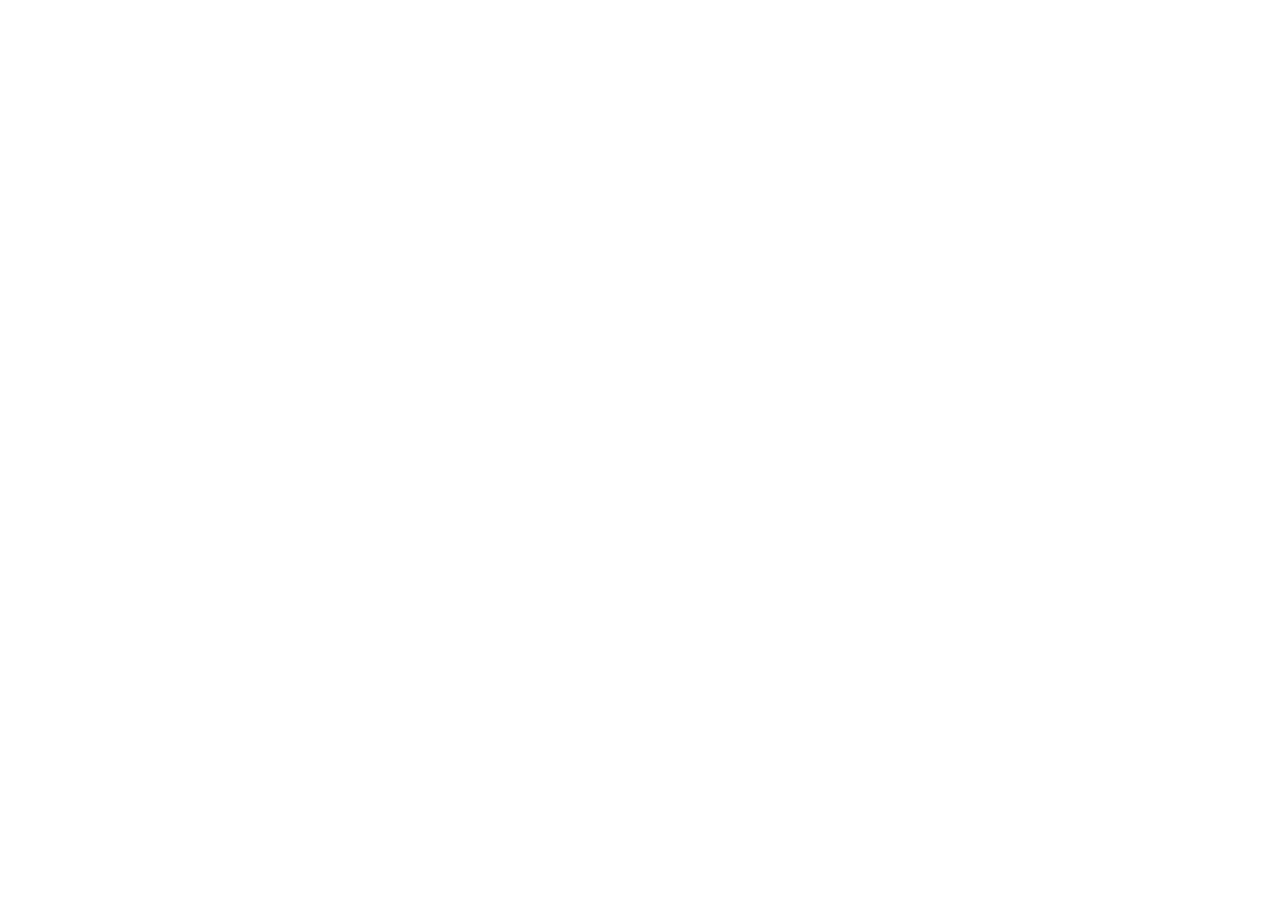
==== commit f13500df: "feat: test" ====
--- a/index.html
+++ b/index.html
@@ -4,309 +4,7 @@
     <meta charset="UTF-8" />
     <meta http-equiv="X-UA-Compatible" content="IE=edge" />
     <meta name="viewport" content="width=device-width, initial-scale=1.0" />
-    <link rel="stylesheet" href="style/style.css" />
-    <link rel="icon" href="assets/img/favicon.ico" />
-    <script src="index.js" defer></script>
-    <title>CV</title>
+    <title>Document</title>
   </head>
-  <body>
-    <header class="header">
-      <div class="container header__container">
-        <nav class="nav header__nav">
-          <ul class="header__nav-list nav-list">
-            <li class="nav-list__item">
-              <a href="#contacts" class="nav-link" data-text="Contacts">Contacts</a>
-            </li>
-            <li class="nav-list__item">
-              <a href="#code" class="nav-link" data-text="Code">Code</a>
-            </li>
-            <li class="nav-list__item">
-              <a href="#projects" class="nav-link" data-text="Projects">Projects</a>
-            </li>
-            <li class="nav-list__item">
-              <a href="#skills" class="nav-link" data-text="Skills">Skills</a>
-            </li>
-            <li class="nav-list__item">
-              <a href="#education" class="nav-link" data-text="Education">Education</a>
-            </li>
-            <li class="nav-list__item">
-              <a href="#about" class="nav-link" data-text="About">About</a>
-            </li>
-          </ul>
-        </nav>
-        <div class="line">
-          <span></span>
-        </div>
-      </div>
-    </header>
-    <main class="main">
-      <section id="about" class="section__main">
-        <div class="container">
-          <div class="main__container">
-            <div class="main__container-left letf-container">
-              <div class="loader">
-                <span></span>
-                <span></span>
-                <span></span>
-                <span></span>
-                <div class="left-container__img">
-                  <img
-                    class="letf-container__container-logo"
-                    src="./assets/img/avatar.jpg"
-                    alt="ЛогоАватар"
-                  />
-                </div>
-              </div>
-              <h1 class="left-container__title"><strong>Vladimir Guskov</strong></h1>
-              <p>Front-End developer</p>
-            </div>
-            <div class="main__container-right right-contaiter">
-              <h2 class="right-contaiter__title">About me:</h2>
-              <div id="#about" class="right-contaiter__about">
-                I'm leaving my comfort zone, mastering a new profession -
-                <strong>Web programming</strong>. A little over a year of programming experience.
-                Every day I allocate from 2 to 4 hours a day for training. Interests and hobbies:
-              </div>
-              <ul class="list-about">
-                <li class="list-about__item master">Trying to stay master</li>
-                <li class="list-about__item literature">Reading literature</li>
-                <li class="list-about__item games">Computer games</li>
-                <li class="list-about__item books">Writing books</li>
-                <li class="list-about__item gym">Gym</li>
-              </ul>
-            </div>
-          </div>
-          <div class="line">
-            <span></span>
-          </div>
-        </div>
-      </section>
-
-      <section id="education" class="education">
-        <div class="container">
-          <div class="education__container">
-            <div>
-              <h2 class="contacts__title">EDUCATION:</h2>
-              <div class="education__item">
-                <ul class="education__item-list education-list">
-                  <li class="education-list__item sololearn">
-                    <div data-tilt>
-                      <h3 class="content__title">SOLOLEARN</h3>
-                      <p class="content__description">JavaScript</p>
-                      <a
-                        target="_blank"
-                        class="edu__link1"
-                        href="https://www.sololearn.com/certificates/course/en/23030982/1024/landscape/png"
-                      >
-                        <span>COMPLETE</span>
-                      </a>
-                    </div>
-                  </li>
-
-                  <li class="education-list__item hilton">
-                    <h3 class="content__title">ENGLISH</h3>
-                    <p class="content__description">English camp</p>
-                    <a
-                      target="_blank"
-                      class="edu__link3"
-                      href="https://drive.google.com/file/d/1B4vozcFyBDLrWN_dzKqiXX9cDspZGRyK/view?usp=sharing"
-                    >
-                      <span>COMPLETE. B1</span>
-                    </a>
-                  </li>
-
-                  <li class="education-list__item openeducation">
-                    <h3 class="content__title">OPEN EDUCATION</h3>
-                    <p class="content__description">HTML, CSS</p>
-                    <a
-                      target="_blank"
-                      class="edu__link2"
-                      href="https://de.ifmo.ru/certificates/be9dce42a4d1430a.pdf"
-                    >
-                      <span>COMPLETE</span>
-                    </a>
-                  </li>
-                  <li class="education-list__item rschool">
-                    <h3 class="content__title">RS-School</h3>
-                    <p class="content__description">JavaScript, React</p>
-                    <p class="complete"><span class="orange">40%</span> COMPLETE</p>
-                  </li>
-                  <li class="education-list__item skillbox">
-                    <h3 class="content__title">SKILLBOX</h3>
-                    <p class="content__description">JavaScript, React, HTML, CSS</p>
-                    <p class="complete"><span class="orange">35%</span> COMPLETE</p>
-                  </li>
-                  <li class="education-list__item rollingscope">
-                    <h3 class="content__title">Rolling scopes school</h3>
-                    <p class="content__description">JavaScript, HTML, CSS</p>
-                    <p class="complete"><span class="orange">20%</span> COMPLETE</p>
-                  </li>
-                </ul>
-              </div>
-            </div>
-          </div>
-          <div class="line">
-            <span></span>
-          </div>
-        </div>
-      </section>
-
-      <section id="skills" class="skills">
-        <div class="container skills__container">
-          <div class="skills__container-info">
-            <h2 class="skills__title">SKILLS:</h2>
-            <div class="skills__box">
-              <div class="skills__container-left hard-skills">
-                <h3 class="hard-skills__title hard">HARD SKILLS:</h3>
-                <ul class="hard__list">
-                  <li class="hard__list-item html"><div class="card"></div></li>
-                  <li class="hard__list-item css"><div class="card"></div></li>
-                  <li class="hard__list-item javascript"><div class="card"></div></li>
-                  <li class="hard__list-item github"><div class="card"></div></li>
-                  <li class="hard__list-item figma"><div class="card"></div></li>
-                  <li class="hard__list-item gulp"><div class="card"></div></li>
-                </ul>
-              </div>
-              <div class="skills__container-left soft-skills">
-                <h3 class="soft-skills__title soft">SOFT SKILLS:</h3>
-                <ul class="hard__list">
-                  <li class="soft__list-item communication">
-                    Communication
-                    <div class="card"></div>
-                  </li>
-                  <li class="soft__list-item critical">
-                    Сritical thinking
-                    <div class="card"></div>
-                  </li>
-                  <li class="soft__list-item manager">
-                    Project managers
-                    <div class="card"></div>
-                  </li>
-                </ul>
-              </div>
-            </div>
-          </div>
-          <div class="line">
-            <span></span>
-          </div>
-        </div>
-      </section>
-
-      <section id="projects" class="projects">
-        <div class="container">
-          <div>
-            <h2 class="contacts__title">PROJECTS:</h2>
-          </div>
-          <div class="projects__container">
-            <div class="projects-items">
-              <div class="project-one"></div>
-              <a
-                target="_blank"
-                class="project__link1"
-                href="https://raz3r444uk.github.io/ToDoList/"
-              >
-                <span>TETRIS</span>
-              </a>
-            </div>
-            <div class="projects-items">
-              <div class="project-two"></div>
-              <a target="_blank" class="project__link2" href="https://raz3r444uk.github.io/Tetris/">
-                <span>TODOLIST</span>
-              </a>
-            </div>
-          </div>
-          <div class="line">
-            <span></span>
-          </div>
-        </div>
-      </section>
-
-      <section id="code" class="code">
-        <div class="container">
-          <div class="code__container">
-            <div>
-              <h2 class="code__title">CODE EXAMPLE:</h2>
-            </div>
-            <div class="code__examles">
-              <div class="code__example-one example-one">
-                <h3 class="examles__title">TASK:</h3>
-                <p class="example-one__task1">
-                  The goal of this exercise is to convert a string to a new string where each
-                  character in the new string is <span class="colored">"("</span> if that character
-                  appears only once in the original string, or <span class="colored">")"</span> if
-                  that character appears more than once in the original string. Ignore
-                  capitalization when determining if a character is a duplicate.
-                </p>
-                <h3 class="examles__answer">ANSWER:</h3>
-                <p class="result">
-                  <span class="purple">function</span>
-                  <span class="green">duplicateEncode</span>(<span class="orange">word</span>) {<br />
-                  <span class="orange">word</span> = <span class="orange">word</span>.<span
-                    class="green"
-                    >toLowerCase</span
-                  ><span class="purple">()</span>;<br />
-                  <span class="purple">return</span> <span class="orange">word</span>.<span
-                    class="green"
-                    >replace</span
-                  >(/./g, m => <span class="orange">word</span>.<span class="green">indexOf</span
-                  >(m) == <span class="orange">word</span>.<span class="green">lastIndexOf</span>(m)
-                  ? '(' : ')');<br />
-                  }
-                </p>
-              </div>
-            </div>
-          </div>
-
-          <div class="line">
-            <span></span>
-          </div>
-        </div>
-      </section>
-
-      <section id="contacts" class="contacts">
-        <div class="container">
-          <div>
-            <h2 class="contacts__title">Contacts:</h2>
-          </div>
-          <div>
-            <ul class="contacts__list list-contacts">
-              <li class="list-contacts__item">
-                Telegram:
-                <a href="https://t.me/Raz3r444uk" class="list-contacts__link telegram"></a>
-              </li>
-              <li class="list-contacts__item">
-                Whatsapp:
-                <a href="https://wa.me/+79277968618" class="list-contacts__link watsup"></a>
-              </li>
-              <li class="list-contacts__item">
-                Phone:
-                <a href="tel:+79277968618" class="list-contacts__link phone"></a>
-              </li>
-            </ul>
-          </div>
-          <div class="line">
-            <span></span>
-          </div>
-        </div>
-      </section>
-    </main>
-
-    <footer class="footer">
-      <div class="container">
-        <div class="foter__container">
-          <ul class="footer__container-list footer__list">
-            <li class="footer__list-item">© 2022 by Vladimir Guskov</li>
-            <li class="footer__list-item">
-              RS-School:
-              <a href="https://github.com/rolling-scopes-school/" class="footer__list-link rs"></a>
-            </li>
-            <li class="footer__list-item">
-              My GIT:
-              <a href="https://github.com/Raz3r444uk" class="footer__list-link git"></a>
-            </li>
-          </ul>
-        </div>
-      </div>
-    </footer>
-  </body>
+  <body></body>
 </html>
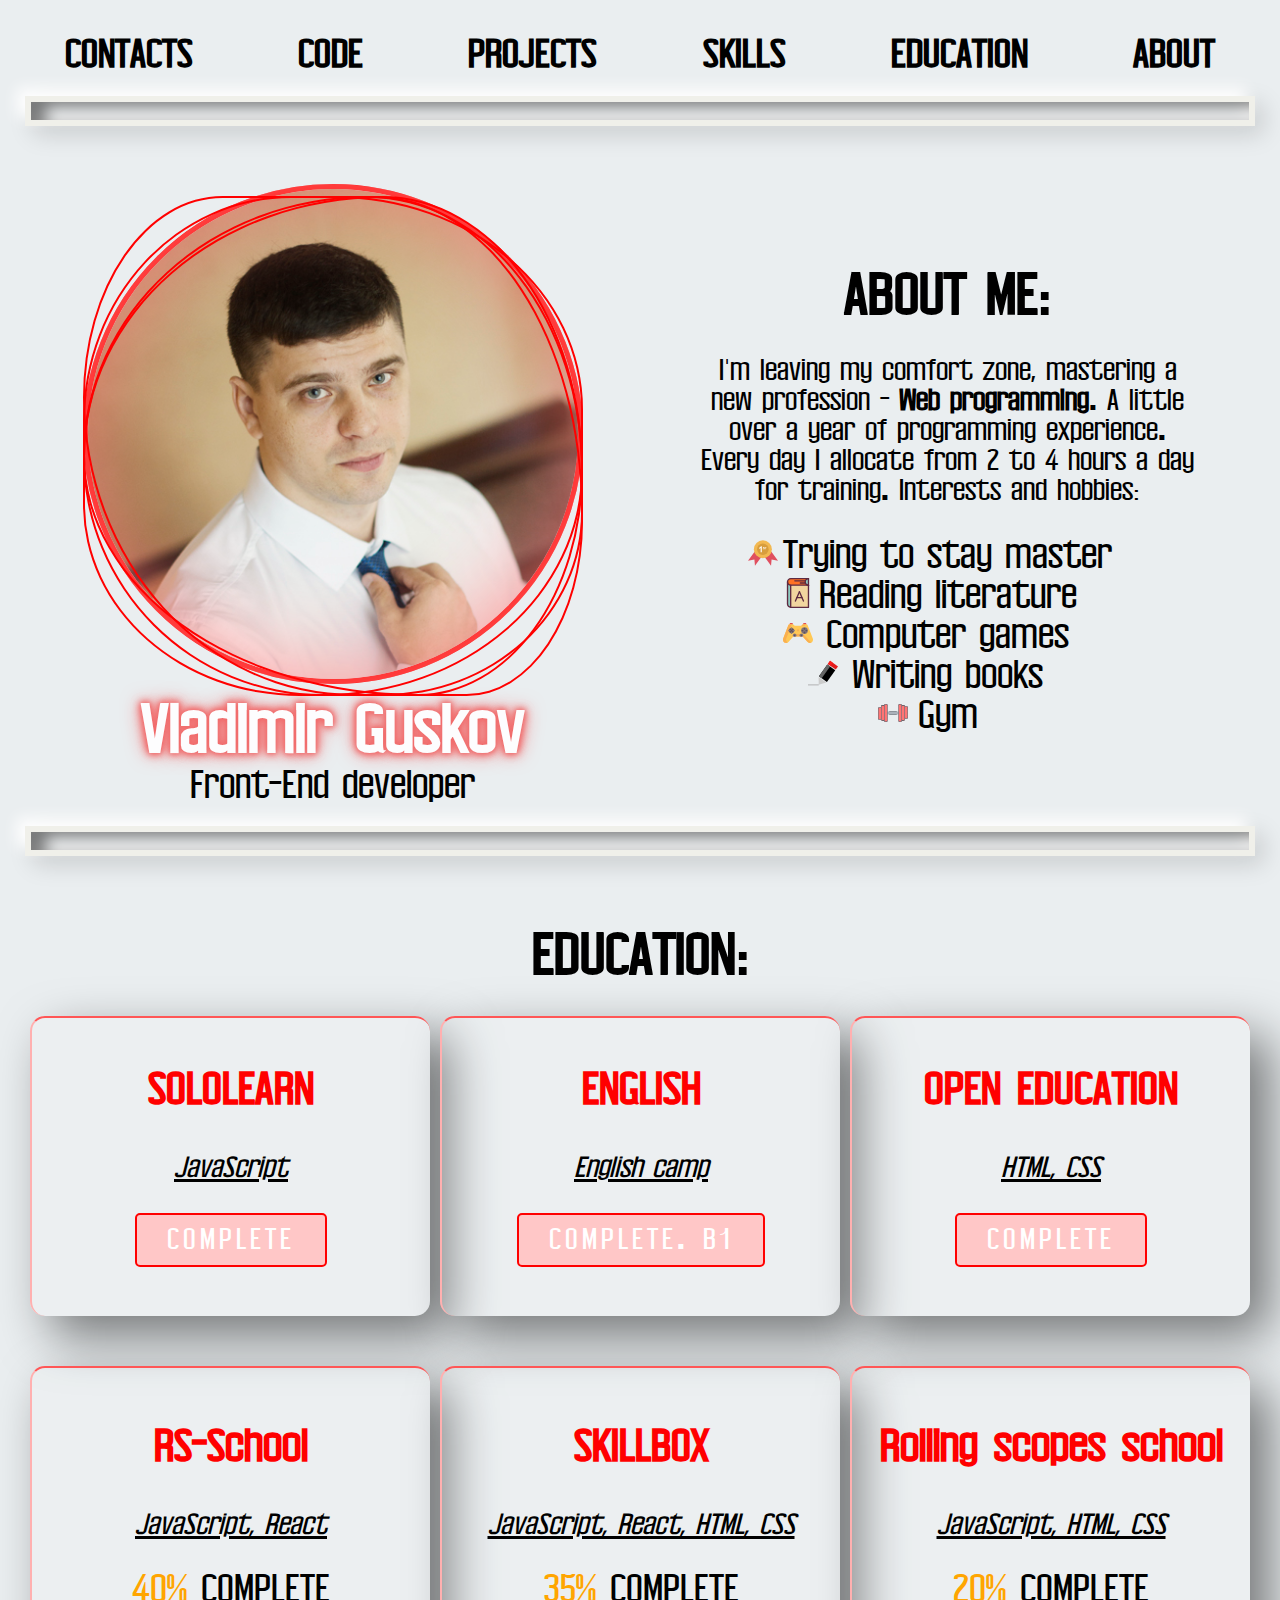
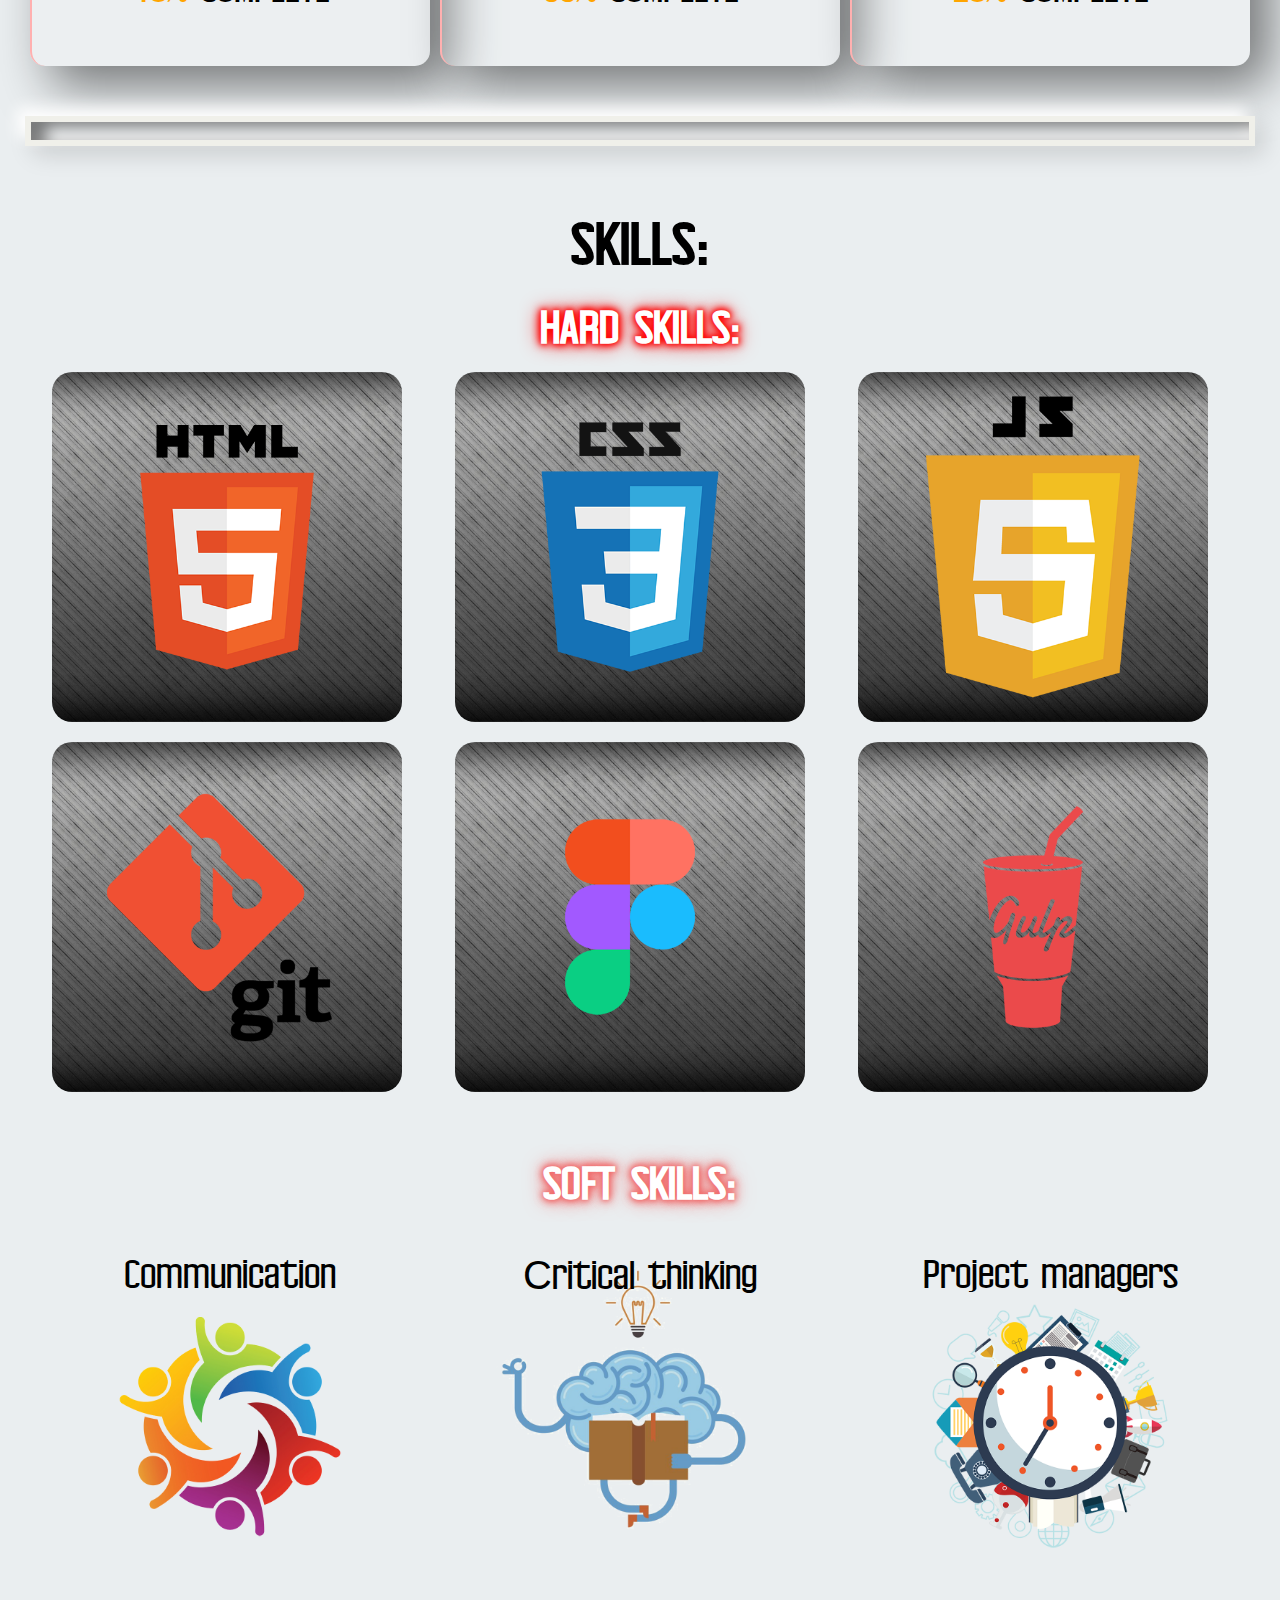
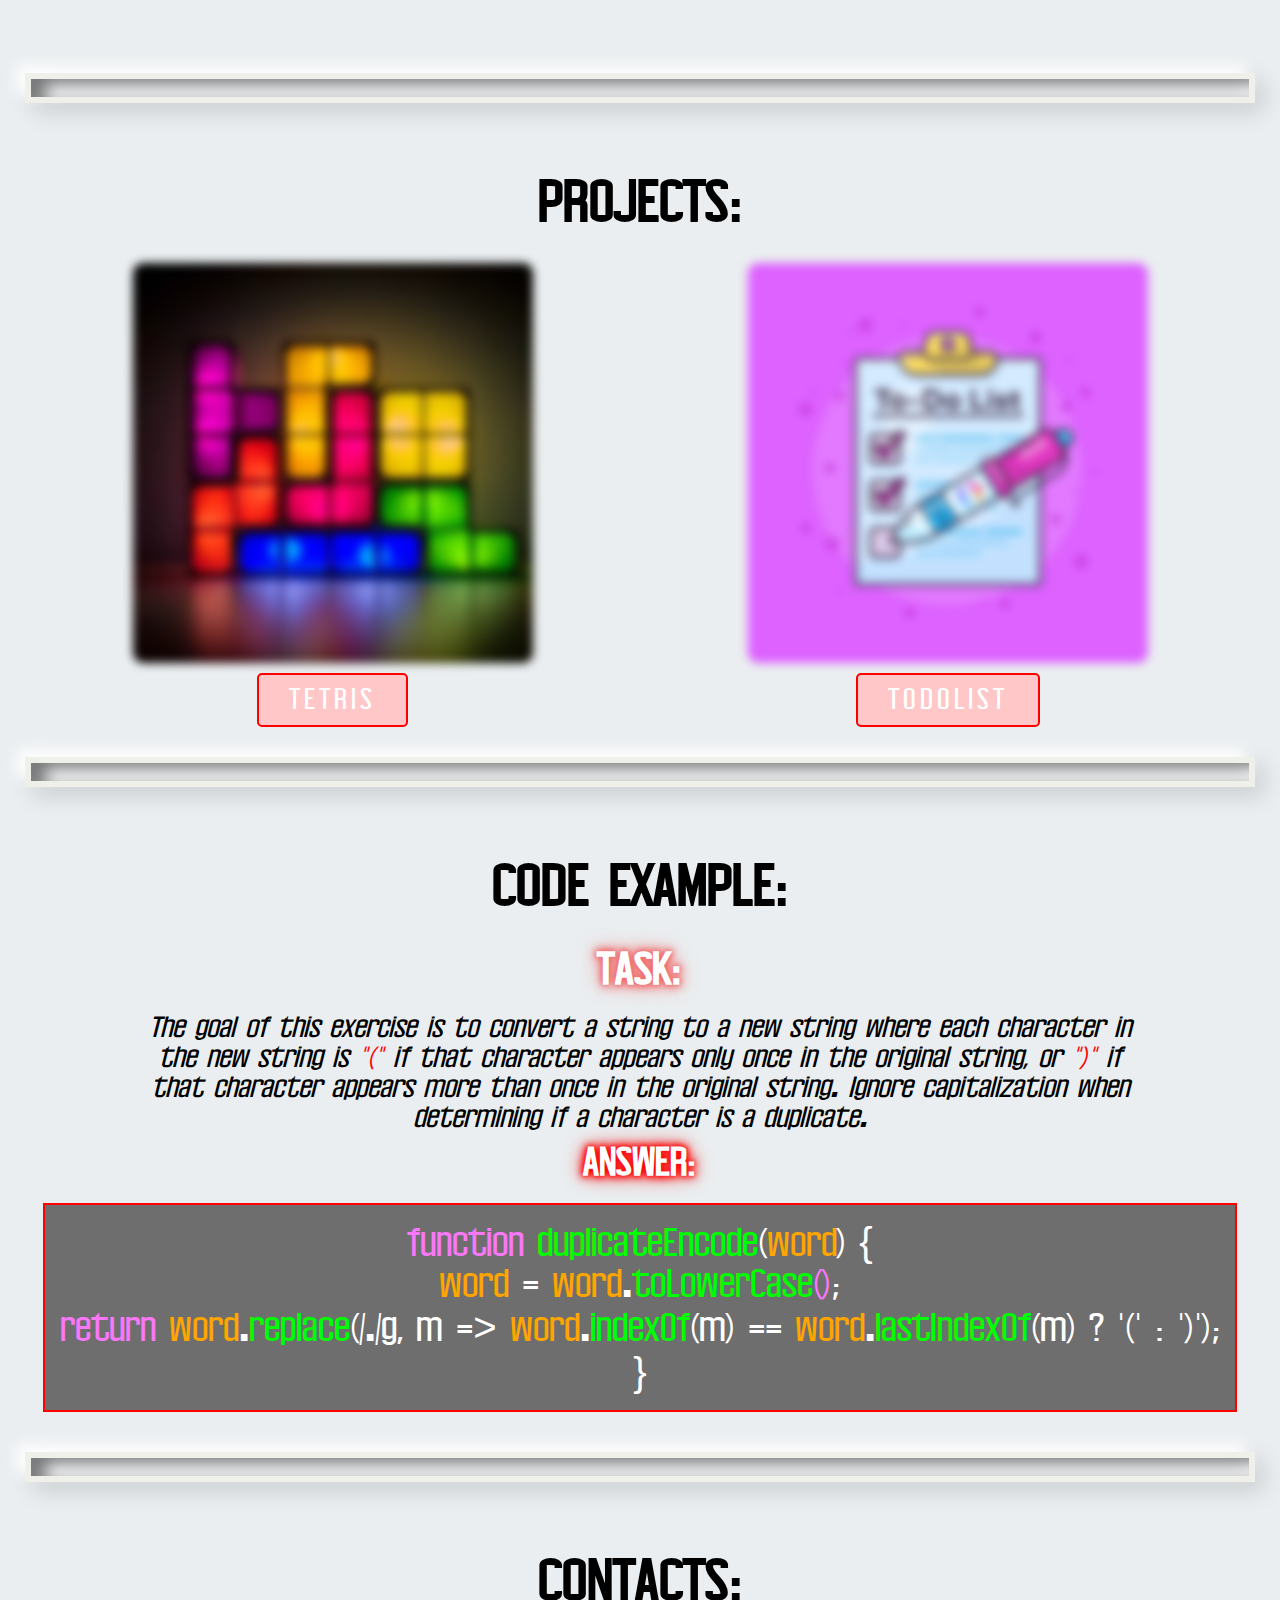
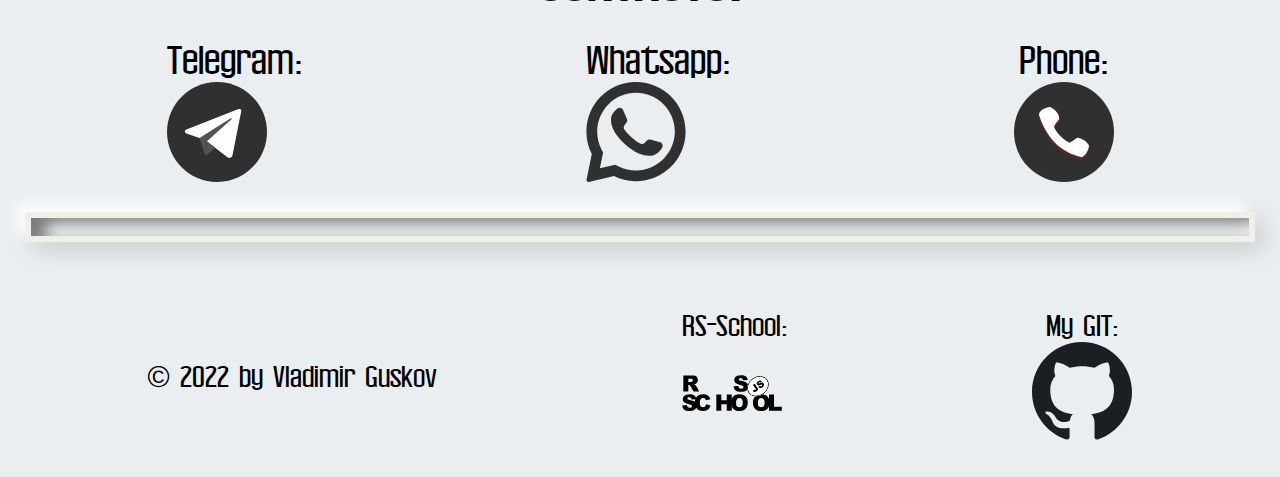
==== commit 30975ad8: "feat: ended" ====
--- a/index.html
+++ b/index.html
@@ -4,7 +4,309 @@
     <meta charset="UTF-8" />
     <meta http-equiv="X-UA-Compatible" content="IE=edge" />
     <meta name="viewport" content="width=device-width, initial-scale=1.0" />
-    <title>Document</title>
+    <link rel="stylesheet" href="style/style.css" />
+    <link rel="icon" href="assets/img/favicon.ico" />
+    <script src="index.js" defer></script>
+    <title>CV</title>
   </head>
-  <body></body>
+  <body>
+    <header class="header">
+      <div class="container header__container">
+        <nav class="nav header__nav">
+          <ul class="header__nav-list nav-list">
+            <li class="nav-list__item">
+              <a href="#contacts" class="nav-link" data-text="Contacts">Contacts</a>
+            </li>
+            <li class="nav-list__item">
+              <a href="#code" class="nav-link" data-text="Code">Code</a>
+            </li>
+            <li class="nav-list__item">
+              <a href="#projects" class="nav-link" data-text="Projects">Projects</a>
+            </li>
+            <li class="nav-list__item">
+              <a href="#skills" class="nav-link" data-text="Skills">Skills</a>
+            </li>
+            <li class="nav-list__item">
+              <a href="#education" class="nav-link" data-text="Education">Education</a>
+            </li>
+            <li class="nav-list__item">
+              <a href="#about" class="nav-link" data-text="About">About</a>
+            </li>
+          </ul>
+        </nav>
+        <div class="line">
+          <span></span>
+        </div>
+      </div>
+    </header>
+    <main class="main">
+      <section id="about" class="section__main">
+        <div class="container">
+          <div class="main__container">
+            <div class="main__container-left letf-container">
+              <div class="loader">
+                <span></span>
+                <span></span>
+                <span></span>
+                <span></span>
+                <div class="left-container__img">
+                  <img
+                    class="letf-container__container-logo"
+                    src="./assets/img/avatar.jpg"
+                    alt="ЛогоАватар"
+                  />
+                </div>
+              </div>
+              <h1 class="left-container__title"><strong>Vladimir Guskov</strong></h1>
+              <p>Front-End developer</p>
+            </div>
+            <div class="main__container-right right-contaiter">
+              <h2 class="right-contaiter__title">About me:</h2>
+              <div id="#about" class="right-contaiter__about">
+                I'm leaving my comfort zone, mastering a new profession -
+                <strong>Web programming</strong>. A little over a year of programming experience.
+                Every day I allocate from 2 to 4 hours a day for training. Interests and hobbies:
+              </div>
+              <ul class="list-about">
+                <li class="list-about__item master">Trying to stay master</li>
+                <li class="list-about__item literature">Reading literature</li>
+                <li class="list-about__item games">Computer games</li>
+                <li class="list-about__item books">Writing books</li>
+                <li class="list-about__item gym">Gym</li>
+              </ul>
+            </div>
+          </div>
+          <div class="line">
+            <span></span>
+          </div>
+        </div>
+      </section>
+
+      <section id="education" class="education">
+        <div class="container">
+          <div class="education__container">
+            <div>
+              <h2 class="contacts__title">EDUCATION:</h2>
+              <div class="education__item">
+                <ul class="education__item-list education-list">
+                  <li class="education-list__item sololearn">
+                    <div data-tilt>
+                      <h3 class="content__title">SOLOLEARN</h3>
+                      <p class="content__description">JavaScript</p>
+                      <a
+                        target="_blank"
+                        class="edu__link1"
+                        href="https://www.sololearn.com/certificates/course/en/23030982/1024/landscape/png"
+                      >
+                        <span>COMPLETE</span>
+                      </a>
+                    </div>
+                  </li>
+
+                  <li class="education-list__item hilton">
+                    <h3 class="content__title">ENGLISH</h3>
+                    <p class="content__description">English camp</p>
+                    <a
+                      target="_blank"
+                      class="edu__link3"
+                      href="https://drive.google.com/file/d/1B4vozcFyBDLrWN_dzKqiXX9cDspZGRyK/view?usp=sharing"
+                    >
+                      <span>COMPLETE. B1</span>
+                    </a>
+                  </li>
+
+                  <li class="education-list__item openeducation">
+                    <h3 class="content__title">OPEN EDUCATION</h3>
+                    <p class="content__description">HTML, CSS</p>
+                    <a
+                      target="_blank"
+                      class="edu__link2"
+                      href="https://de.ifmo.ru/certificates/be9dce42a4d1430a.pdf"
+                    >
+                      <span>COMPLETE</span>
+                    </a>
+                  </li>
+                  <li class="education-list__item rschool">
+                    <h3 class="content__title">RS-School</h3>
+                    <p class="content__description">JavaScript, React</p>
+                    <p class="complete"><span class="orange">40%</span> COMPLETE</p>
+                  </li>
+                  <li class="education-list__item skillbox">
+                    <h3 class="content__title">SKILLBOX</h3>
+                    <p class="content__description">JavaScript, React, HTML, CSS</p>
+                    <p class="complete"><span class="orange">35%</span> COMPLETE</p>
+                  </li>
+                  <li class="education-list__item rollingscope">
+                    <h3 class="content__title">Rolling scopes school</h3>
+                    <p class="content__description">JavaScript, HTML, CSS</p>
+                    <p class="complete"><span class="orange">20%</span> COMPLETE</p>
+                  </li>
+                </ul>
+              </div>
+            </div>
+          </div>
+          <div class="line">
+            <span></span>
+          </div>
+        </div>
+      </section>
+
+      <section id="skills" class="skills">
+        <div class="container skills__container">
+          <div class="skills__container-info">
+            <h2 class="skills__title">SKILLS:</h2>
+            <div class="skills__box">
+              <div class="skills__container-left hard-skills">
+                <h3 class="hard-skills__title hard">HARD SKILLS:</h3>
+                <ul class="hard__list">
+                  <li class="hard__list-item html"><div class="card"></div></li>
+                  <li class="hard__list-item css"><div class="card"></div></li>
+                  <li class="hard__list-item javascript"><div class="card"></div></li>
+                  <li class="hard__list-item github"><div class="card"></div></li>
+                  <li class="hard__list-item figma"><div class="card"></div></li>
+                  <li class="hard__list-item gulp"><div class="card"></div></li>
+                </ul>
+              </div>
+              <div class="skills__container-left soft-skills">
+                <h3 class="soft-skills__title soft">SOFT SKILLS:</h3>
+                <ul class="hard__list">
+                  <li class="soft__list-item communication">
+                    Communication
+                    <div class="card"></div>
+                  </li>
+                  <li class="soft__list-item critical">
+                    Сritical thinking
+                    <div class="card"></div>
+                  </li>
+                  <li class="soft__list-item manager">
+                    Project managers
+                    <div class="card"></div>
+                  </li>
+                </ul>
+              </div>
+            </div>
+          </div>
+          <div class="line">
+            <span></span>
+          </div>
+        </div>
+      </section>
+
+      <section id="projects" class="projects">
+        <div class="container">
+          <div>
+            <h2 class="contacts__title">PROJECTS:</h2>
+          </div>
+          <div class="projects__container">
+            <div class="projects-items">
+              <div class="project-one"></div>
+              <a target="_blank" class="project__link1" href="https://raz3r444uk.github.io/Tetris/">
+                <span>TETRIS</span>
+              </a>
+            </div>
+            <div class="projects-items">
+              <div class="project-two"></div>
+              <a
+                target="_blank"
+                class="project__link2"
+                href="https://raz3r444uk.github.io/ToDoList/"
+              >
+                <span>TODOLIST</span>
+              </a>
+            </div>
+          </div>
+          <div class="line">
+            <span></span>
+          </div>
+        </div>
+      </section>
+
+      <section id="code" class="code">
+        <div class="container">
+          <div class="code__container">
+            <div>
+              <h2 class="code__title">CODE EXAMPLE:</h2>
+            </div>
+            <div class="code__examles">
+              <div class="code__example-one example-one">
+                <h3 class="examles__title">TASK:</h3>
+                <p class="example-one__task1">
+                  The goal of this exercise is to convert a string to a new string where each
+                  character in the new string is <span class="colored">"("</span> if that character
+                  appears only once in the original string, or <span class="colored">")"</span> if
+                  that character appears more than once in the original string. Ignore
+                  capitalization when determining if a character is a duplicate.
+                </p>
+                <h3 class="examles__answer">ANSWER:</h3>
+                <p class="result">
+                  <span class="purple">function</span>
+                  <span class="green">duplicateEncode</span>(<span class="orange">word</span>) {<br />
+                  <span class="orange">word</span> = <span class="orange">word</span>.<span
+                    class="green"
+                    >toLowerCase</span
+                  ><span class="purple">()</span>;<br />
+                  <span class="purple">return</span> <span class="orange">word</span>.<span
+                    class="green"
+                    >replace</span
+                  >(/./g, m => <span class="orange">word</span>.<span class="green">indexOf</span
+                  >(m) == <span class="orange">word</span>.<span class="green">lastIndexOf</span>(m)
+                  ? '(' : ')');<br />
+                  }
+                </p>
+              </div>
+            </div>
+          </div>
+
+          <div class="line">
+            <span></span>
+          </div>
+        </div>
+      </section>
+
+      <section id="contacts" class="contacts">
+        <div class="container">
+          <div>
+            <h2 class="contacts__title">Contacts:</h2>
+          </div>
+          <div>
+            <ul class="contacts__list list-contacts">
+              <li class="list-contacts__item">
+                Telegram:
+                <a href="https://t.me/Raz3r444uk" class="list-contacts__link telegram"></a>
+              </li>
+              <li class="list-contacts__item">
+                Whatsapp:
+                <a href="https://wa.me/+79277968618" class="list-contacts__link watsup"></a>
+              </li>
+              <li class="list-contacts__item">
+                Phone:
+                <a href="tel:+79277968618" class="list-contacts__link phone"></a>
+              </li>
+            </ul>
+          </div>
+          <div class="line">
+            <span></span>
+          </div>
+        </div>
+      </section>
+    </main>
+
+    <footer class="footer">
+      <div class="container">
+        <div class="foter__container">
+          <ul class="footer__container-list footer__list">
+            <li class="footer__list-item">© 2022 by Vladimir Guskov</li>
+            <li class="footer__list-item">
+              RS-School:
+              <a href="https://github.com/rolling-scopes-school/" class="footer__list-link rs"></a>
+            </li>
+            <li class="footer__list-item">
+              My GIT:
+              <a href="https://github.com/Raz3r444uk" class="footer__list-link git"></a>
+            </li>
+          </ul>
+        </div>
+      </div>
+    </footer>
+  </body>
 </html>
--- a/style/style.css
+++ b/style/style.css
@@ -0,0 +1,821 @@
+@charset "UTF-8";
+
+html {
+  scroll-behavior: smooth;
+  cursor: url(../assets/img/curs.png), pointer;
+}
+
+/* Указываем box sizing */
+
+*,
+*::before,
+*::after {
+  -webkit-box-sizing: border-box;
+  box-sizing: border-box;
+}
+
+/* Убираем внутренние отступы */
+
+ul[class],
+ol[class] {
+  padding: 0;
+}
+
+/* Убираем внешние отступы */
+
+body,
+h1,
+h2,
+h3,
+h4,
+p,
+ul,
+li,
+figure,
+figcaption,
+blockquote,
+dl,
+dd {
+  margin: 0;
+}
+
+a {
+  color: inherit;
+  text-decoration: none;
+}
+
+/* Выставляем основные настройки по-умолчанию для body */
+
+body {
+  min-height: 100vh;
+  scroll-behavior: smooth;
+  text-rendering: optimizeSpeed;
+  font-family: "carolin", sans-serif;
+  font-weight: normal;
+  font-size: 40px;
+}
+
+/* Удаляем стандартную стилизацию для всех ul и il, у которых есть атрибут class*/
+
+ul[class],
+ol[class] {
+  list-style: none;
+}
+
+/* Элементы a, у которых нет класса, сбрасываем до дефолтных стилей */
+
+a:not([class]) {
+  -webkit-text-decoration-skip: ink;
+  text-decoration-skip-ink: auto;
+}
+
+/* Упрощаем работу с изображениями */
+
+img {
+  max-width: 100%;
+  display: block;
+}
+
+/* Наследуем шрифты для инпутов и кнопок */
+
+input,
+button,
+textarea,
+select {
+  font: "inherit";
+}
+
+@font-face {
+  font-family: "carolin";
+  src: url("../assets/fonts/carolin-light-webfont.woff2") format("woff2"),
+    url("../assets/fonts/carolin-light-webfont.woff") format("woff");
+  font-weight: 300;
+  font-style: normal;
+}
+
+@font-face {
+  font-family: "carolin";
+  src: url("../assets/fonts/carolin-regular-webfont.woff2") format("woff2"),
+    url("../assets/fonts/carolin-regular-webfont.woff") format("woff");
+  font-weight: 400;
+  font-style: normal;
+}
+
+@font-face {
+  font-family: "carolin";
+  src: url("../assets/fonts/carolin-thin-webfont.woff2") format("woff2"),
+    url("../assets/fonts/carolin-thin-webfont.woff") format("woff");
+  font-weight: 100;
+  font-style: normal;
+}
+
+.container {
+  max-width: 1440px;
+  margin: 0 auto;
+  padding: 0px 25px;
+}
+
+body {
+  background: #eaeef0;
+}
+
+/* ------- HEADER ------- */
+.header {
+  padding: 35px 0px;
+}
+
+.nav-list {
+  display: flex;
+  justify-content: space-around;
+  flex-wrap: wrap;
+  align-items: center;
+  margin-bottom: 20px;
+  position: relative;
+}
+
+.nav-list__item {
+  border-bottom: 1px solid transparent;
+  transition: color 0.5s ease-in-out, border 0.5s ease-in-out;
+}
+
+.nav-link {
+  position: relative;
+  display: block;
+  text-transform: uppercase;
+  font-weight: 700;
+  transition: 0.5s;
+  transition-delay: 0.5s;
+}
+
+.nav-link:hover {
+  color: rgba(68, 68, 68, 0.7);
+  transform: translateY(-20px);
+}
+
+.nav-link::before {
+  content: attr(data-text);
+  position: absolute;
+  bottom: -10px;
+  pointer-events: none;
+  z-index: 1;
+  font-size: 0.35em;
+  color: red;
+  font-weight: 500;
+  letter-spacing: 100px;
+  opacity: 0;
+  transition: 0.5s;
+  text-shadow: 0 0 10px red, 0 0 30px red, 0 0 80px red;
+}
+
+.nav-link:hover::before {
+  letter-spacing: 6px;
+  opacity: 1;
+  transition-delay: 0.25s;
+}
+
+.nav-list__item:not(:last-child) {
+  margin-right: 25px;
+}
+
+.line {
+  position: relative;
+  width: 100%;
+  height: 30px;
+  background: #eaeef0;
+  border: 6px solid #f0f0ea;
+  box-shadow: -8px -8px 15px rgba(255, 255, 255, 1), 8px 8px 25px rgba(0, 0, 0, 0.15);
+}
+
+.line span::before {
+  content: "";
+  inset: 0;
+  position: absolute;
+  box-shadow: inset 15px 5px 15px rgb(0 0 0 / 50%), inset -5px -5px 15px rgb(255, 255, 255, 1);
+}
+
+.loader {
+  position: relative;
+  width: 500px;
+  height: 500px;
+  display: flex;
+  align-items: center;
+  justify-content: center;
+}
+
+.loader span {
+  position: absolute;
+  top: 0;
+  left: 0;
+  width: 100%;
+  height: 100%;
+  border: 2px solid red;
+  pointer-events: none;
+  animation: animate 5s linear infinite;
+}
+
+.loader span:nth-child(1) {
+  border-radius: 50% 50% 48% 52% / 54% 76% 44% 46%;
+}
+
+.loader span:nth-child(2) {
+  border-radius: 36% 64% 30% 70% / 52% 55% 45% 77%;
+  animation-direction: reverse;
+}
+
+.loader span:nth-child(4) {
+  border-radius: 60% 40% 52% 48% / 52% 55% 45% 48%;
+  animation-direction: reverse;
+}
+
+.loader span:nth-child(3) {
+  border-radius: 57% 43% 33% 67% / 52% 55% 45% 48%;
+  animation-direction: 5s;
+}
+
+@keyframes animate {
+  0% {
+    transform: rotate(0deg);
+  }
+  100% {
+    transform: rotate(360deg);
+  }
+}
+
+/* ------- Main ------- */
+.section__main {
+  padding: 35px 0px;
+}
+
+.main__container {
+  display: flex;
+  align-items: center;
+  margin-bottom: 20px;
+  justify-content: space-around;
+}
+
+.letf-container {
+  align-items: center;
+  text-align: center;
+}
+
+.left-container__img {
+  height: 500px;
+  width: 500px;
+  border-radius: 50%;
+  box-shadow: inset 0px 0px 100px rgba(255, 127, 127, 0.9);
+  margin-bottom: 25px;
+}
+
+.letf-container__container-logo {
+  background-repeat: no-repeat;
+  border-radius: 50%;
+  border: 5px solid red;
+  height: 500px;
+  width: 500px;
+  transition: border 0.5s ease-in-outs;
+  position: relative;
+  z-index: -2;
+}
+
+.left-container__title {
+  font-size: 70px;
+  font-weight: 600;
+  color: #fdfdfe;
+  text-shadow: 0px 0px 5px #f16a6a, 0px 0px 10px #f16a6a, 0px 0px 10px #f16a6a, 0px 0px 20px #f16a6a;
+}
+
+.right-contaiter__title {
+  text-transform: uppercase;
+  text-align: center;
+  margin-bottom: 30px;
+}
+
+.right-contaiter {
+  display: flex;
+  flex-direction: column;
+  justify-content: space-between;
+  width: 500px;
+}
+
+.list-about {
+  display: flex;
+  flex-direction: column;
+  justify-content: center;
+  align-items: center;
+  position: relative;
+}
+.list-about__item {
+  font-size: 40px;
+}
+
+.list-about__item::before {
+  content: "";
+  position: absolute;
+  background-size: cover;
+}
+
+.literature::before {
+  content: url(../assets/img/Book.svg);
+  width: 30px;
+  height: 30px;
+  left: 17%;
+}
+
+.gym::before {
+  content: url(../assets/img/gym.svg);
+  width: 30px;
+  height: 30px;
+  left: 36%;
+}
+
+.master::before {
+  content: url(../assets/img/first.svg);
+  width: 30px;
+  height: 30px;
+  left: 10%;
+}
+
+.games::before {
+  content: url(../assets/img/game.svg);
+  width: 30px;
+  height: 30px;
+  left: 17%;
+}
+
+.books::before {
+  content: url(../assets/img/write.svg);
+  width: 30px;
+  height: 30px;
+  left: 22%;
+}
+
+.right-contaiter__about {
+  margin-bottom: 30px;
+  font-size: 30px;
+  text-align: center;
+}
+
+/* ------- Contacts ------- */
+.contacts {
+  padding: 35px 0px;
+}
+
+.contacts__title {
+  align-items: center;
+  text-align: center;
+  margin-bottom: 30px;
+  text-transform: uppercase;
+}
+
+.list-contacts {
+  display: flex;
+  justify-content: space-around;
+  align-items: center;
+  text-align: center;
+  margin-bottom: 30px;
+}
+
+.list-contacts__link {
+  display: block;
+  position: relative;
+  background-size: contain;
+  width: 100px;
+  height: 100px;
+  background-position: center;
+  transition: background-image 0.5s ease-in-out;
+}
+
+.telegram {
+  background-image: url(../assets/img/telegram2.svg);
+}
+
+.watsup {
+  background-image: url(../assets/img/whatsapp2.svg);
+}
+
+.phone {
+  background-image: url(../assets/img/phone2.svg);
+}
+
+.telegram:hover {
+  content: "";
+  background-image: url(../assets/img/telegram.svg);
+}
+
+.watsup:hover {
+  color: #575252;
+  content: "";
+  background-image: url(../assets/img/whatsapp.svg);
+}
+
+.phone:hover {
+  content: "";
+  background-image: url(../assets/img/phone.svg);
+}
+
+/* ------- Education ------- */
+
+.education {
+  padding: 35px 0px;
+}
+
+.education__сontainer {
+  margin-bottom: 20px;
+}
+
+.education-list {
+  display: flex;
+  align-items: center;
+  justify-content: space-around;
+  text-align: center;
+  flex-wrap: wrap;
+  z-index: 1;
+}
+
+.education-list__item {
+  display: flex;
+  align-items: center;
+  flex-direction: column;
+  justify-content: center;
+  text-align: center;
+  padding: 20px;
+  width: 400px;
+  height: 300px;
+  margin-bottom: 50px;
+  box-shadow: 20px 20px 50px rgb(0 0 0 / 50%);
+  border-radius: 15px;
+  border-top: 2px solid rgb(255, 86, 86);
+  border-left: 2px solid rgb(255, 176, 176);
+  background: rgba(255, 255, 255, 0.1);
+  overflow: hidden;
+}
+
+.content__title {
+  margin-bottom: 30px;
+  color: red;
+}
+
+.edu__link1,
+.edu__link2,
+.edu__link3 {
+  position: relative;
+  display: inline-flex;
+  align-items: center;
+  text-align: center;
+  padding: 10px 30px;
+  background: #ffc7c7;
+  border-radius: 5px;
+  color: white;
+  font-size: 30px;
+  letter-spacing: 4px;
+  overflow: hidden;
+  border: 2px solid red;
+}
+
+.edu__link1 span,
+.edu__link2 span,
+.edu__link3 span {
+  position: relative;
+  z-index: 1;
+}
+
+.edu__link1::before,
+.edu__link2::before,
+.edu__link3::before {
+  content: "";
+  position: absolute;
+  top: var(--y);
+  left: var(--x);
+  width: 0;
+  height: 0;
+  background: red;
+  border-radius: 50%;
+  transition: width 0.5s, height 0.5s;
+  transform: translate(-50%, -50%);
+}
+
+.edu__link1:hover::before,
+.edu__link2:hover::before,
+.edu__link3:hover::before {
+  width: 100px;
+  height: 100px;
+}
+
+.content__description {
+  padding: 10px;
+  font-size: 30px;
+  margin-bottom: 20px;
+  font-style: italic;
+  text-decoration: underline;
+}
+
+/* ------- Skills ------- */
+
+.skills {
+  padding: 35px 0px;
+}
+
+.skills__title {
+  margin-bottom: 30px;
+}
+
+.skills__box {
+  margin-bottom: 30px;
+}
+
+.skills__container {
+  display: flex;
+  flex-direction: column;
+}
+
+.skills__container-info {
+  align-items: center;
+  text-align: center;
+}
+
+.hard__list,
+.soft__list {
+  display: flex;
+  align-items: center;
+  text-align: center;
+  justify-content: space-around;
+  flex-wrap: wrap;
+}
+
+.hard-skills {
+  margin-bottom: 50px;
+}
+
+.hard__list-item,
+.soft__list-item {
+  align-items: center;
+  text-align: center;
+  padding: 25px;
+  background-size: cover;
+  background-position: center;
+  border-radius: 20px;
+  margin-bottom: 20px;
+  transition: border 0.5s ease-in-out, box-shadow 0.5s ease-in-out;
+}
+
+.hard__list-item:hover,
+.soft__list-item:hover {
+  box-shadow: 0px 0px 5px #ff0000, 0px 0px 10px #ff0000, 0px 0px 10px #ff0000, 0px 0px 20px #ff0000;
+}
+
+.hard__list-item:nth-child(3n) {
+  margin-right: 20px;
+}
+
+.card {
+  width: 300px;
+  height: 300px;
+}
+
+.html {
+  background-image: url(../assets/img/htmllogo.png);
+}
+
+.css {
+  background-image: url(../assets/img/cssLogo.png);
+}
+
+.javascript {
+  background-image: url(../assets/img/JsLogo.png);
+}
+
+.github {
+  background-image: url(../assets/img/gitLogo.png);
+}
+
+.figma {
+  background-image: url(../assets/img/figmaLogo.png);
+}
+
+.gulp {
+  background-image: url(../assets/img/gulpLogo.png);
+}
+
+.hard {
+  margin-bottom: 20px;
+  color: white;
+  text-shadow: 0px 0px 5px #ff0000, 0px 0px 10px #ff0000, 0px 0px 10px #ff0000, 0px 0px 20px #ff0000;
+}
+
+.soft {
+  margin-bottom: 20px;
+  color: white;
+  text-shadow: 0px 0px 5px #f16a6a, 0px 0px 10px #f16a6a, 0px 0px 10px #f16a6a, 0px 0px 20px #f16a6a;
+}
+
+.communication {
+  background-image: url(../assets/img/commun.png);
+}
+
+.critical {
+  background-image: url(../assets/img/criticalth.png);
+}
+
+.manager {
+  background-image: url(../assets/img/manage.png);
+}
+
+/* ------- Projects ------- */
+
+.projects {
+  padding: 35px 0px;
+}
+
+.projects__container {
+  display: flex;
+  justify-content: space-around;
+  margin-bottom: 30px;
+  align-items: center;
+  text-align: center;
+}
+
+.project-one {
+  width: 400px;
+  height: 400px;
+  background: url(../assets/img/tetris.webp);
+  background-size: cover;
+  background-position: center;
+  background-repeat: no-repeat;
+  border-radius: 10px;
+  filter: blur(5px);
+  margin-bottom: 10px;
+  transition: filter 0.5s ease-in-out;
+}
+
+.project-two {
+  width: 400px;
+  height: 400px;
+  background: url(../assets/img/todo.png);
+  background-size: cover;
+  background-position: center;
+  background-repeat: no-repeat;
+  filter: blur(5px);
+  border-radius: 10px;
+  margin-bottom: 10px;
+  transition: filter 0.5s ease-in-out;
+}
+
+.project-one:hover,
+.project-two:hover {
+  filter: blur(0px);
+}
+
+.project__link1,
+.project__link2 {
+  position: relative;
+  display: inline-flex;
+  align-items: center;
+  text-align: center;
+  padding: 10px 30px;
+  background: #ffc7c7;
+  border-radius: 5px;
+  color: white;
+  font-size: 30px;
+  letter-spacing: 4px;
+  overflow: hidden;
+  border: 2px solid red;
+}
+
+.project__link1 span,
+.project__link2 span {
+  position: relative;
+  z-index: 1;
+}
+
+.project__link1::before,
+.project__link2::before {
+  content: "";
+  position: absolute;
+  top: var(--y);
+  left: var(--x);
+  width: 0;
+  height: 0;
+  background: red;
+  border-radius: 50%;
+  transition: width 0.5s, height 0.5s;
+  transform: translate(-50%, -50%);
+}
+
+.project__link1:hover::before,
+.project__link2:hover::before {
+  width: 100px;
+  height: 100px;
+}
+
+/* ------- Code ------- */
+
+.code {
+  padding: 35px 0px;
+}
+
+.code__container {
+  display: flex;
+  flex-direction: column;
+  align-items: center;
+  text-align: center;
+}
+
+.code__examles {
+  margin-bottom: 30px;
+}
+
+.examles__title {
+  margin-bottom: 20px;
+  color: white;
+  text-shadow: 0px 0px 5px #f16a6a, 0px 0px 10px #f16a6a, 0px 0px 10px #f16a6a, 0px 0px 20px #f16a6a;
+}
+
+.examles__answer {
+  font-size: 40px;
+  margin-bottom: 20px;
+  color: white;
+  text-shadow: 0px 0px 5px #ff0000, 0px 0px 10px #ff0000, 0px 0px 10px #ff0000, 0px 0px 20px #ff0000;
+}
+
+.result {
+  padding: 15px;
+  background: #6e6e6e;
+  border: 2px solid red;
+  margin-bottom: 10px;
+  color: white;
+}
+
+.code__title {
+  margin-bottom: 30px;
+}
+
+.colored {
+  color: red;
+}
+
+.purple {
+  color: #fa77fa;
+}
+.green {
+  color: rgb(0, 255, 0);
+}
+.orange {
+  color: orange;
+}
+
+.example-one__task1 {
+  font-style: italic;
+  font-size: 30px;
+  width: 1000px;
+  margin-bottom: 10px;
+}
+
+.example-one {
+  display: flex;
+  flex-direction: column;
+  align-items: center;
+  text-align: center;
+}
+
+/* ------- Footer ------- */
+
+.footer {
+  padding: 35px 0px;
+}
+
+.footer__list {
+  display: flex;
+  align-items: center;
+  text-align: center;
+  flex-direction: row;
+  flex-wrap: wrap;
+  justify-content: space-around;
+}
+
+.footer__list-item {
+  font-size: 30px;
+}
+
+.footer__list-link {
+  display: block;
+  width: 100px;
+  height: 100px;
+  background-position: center;
+  background-repeat: no-repeat;
+  background-size: contain;
+  transition: background-image 0.5s ease-in-out;
+}
+
+.rs {
+  background-image: url(../assets/img/rs_school.svg);
+}
+
+.git {
+  background-image: url(../assets/img/git.svg);
+}
+.rs:hover {
+  background-image: url(../assets/img/rs_school2.svg);
+}
+.git:hover {
+  background-image: url(../assets/img/git2.svg);
+}
